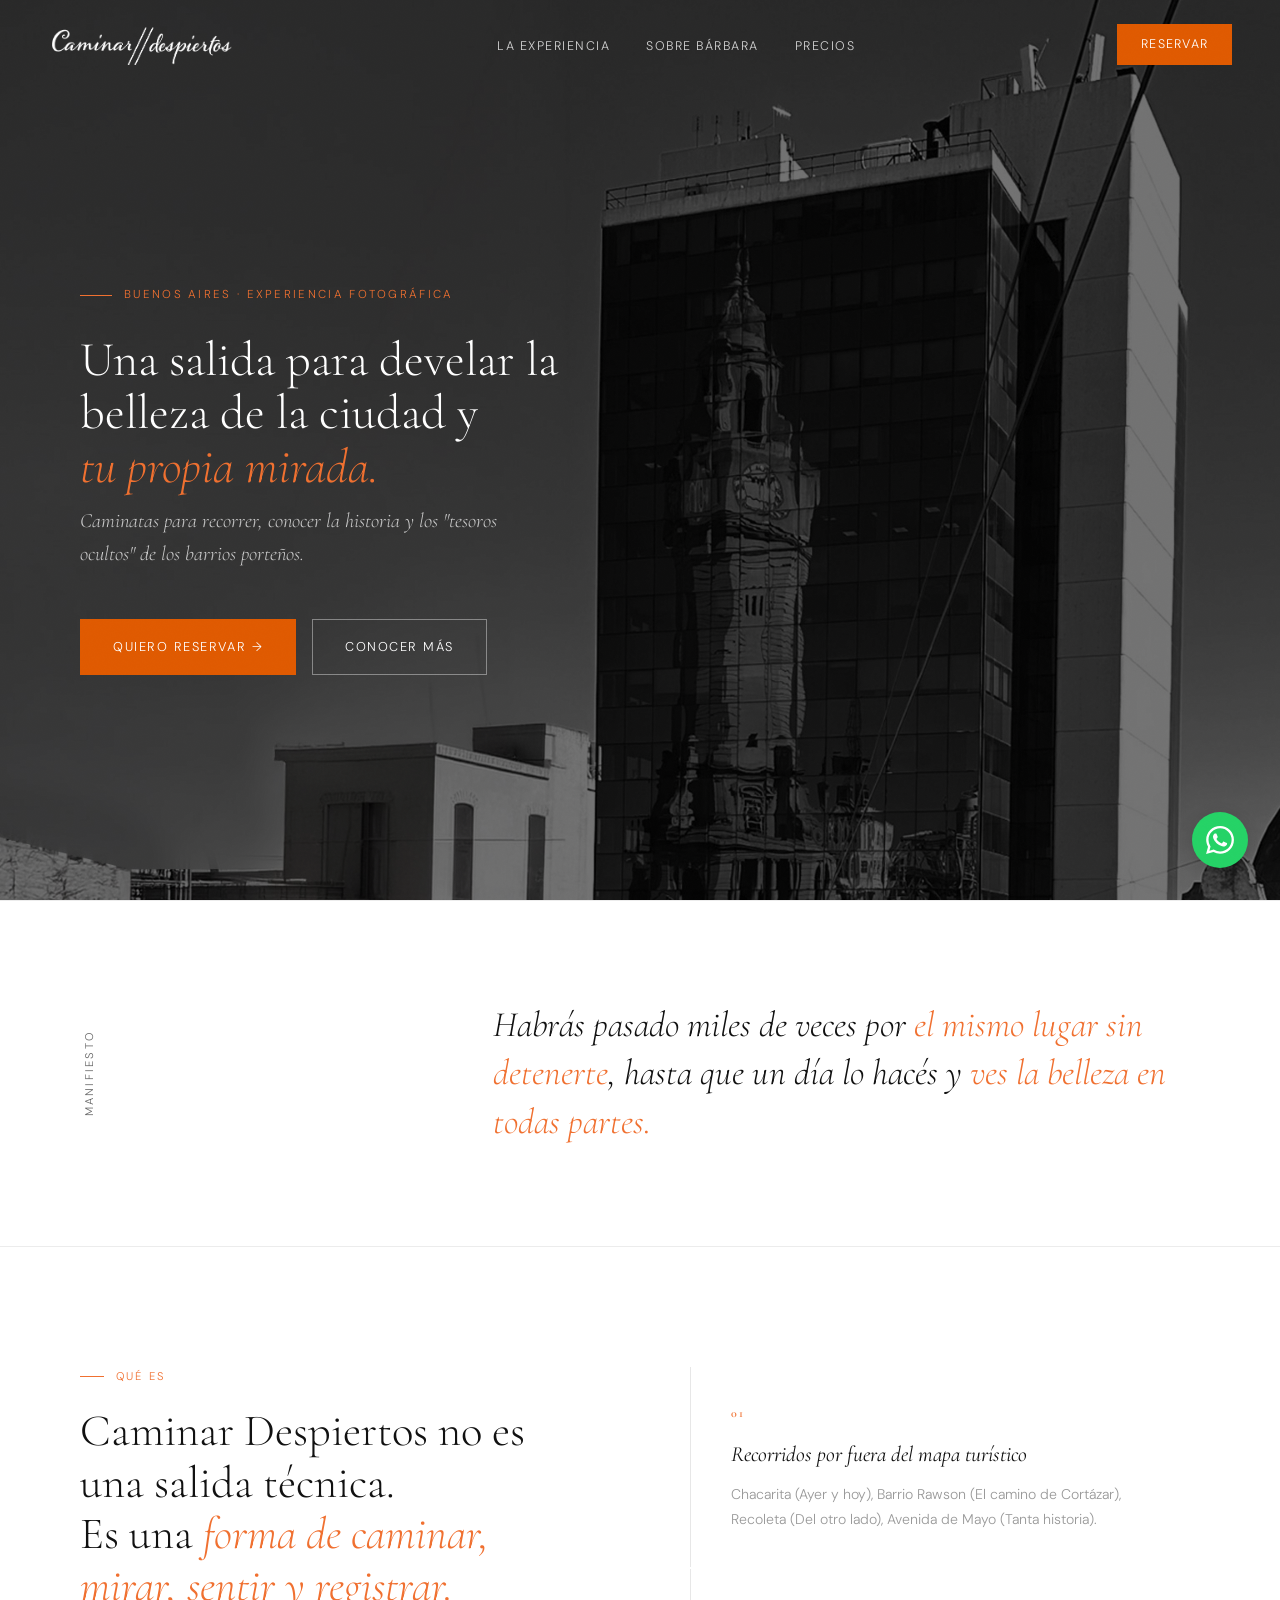
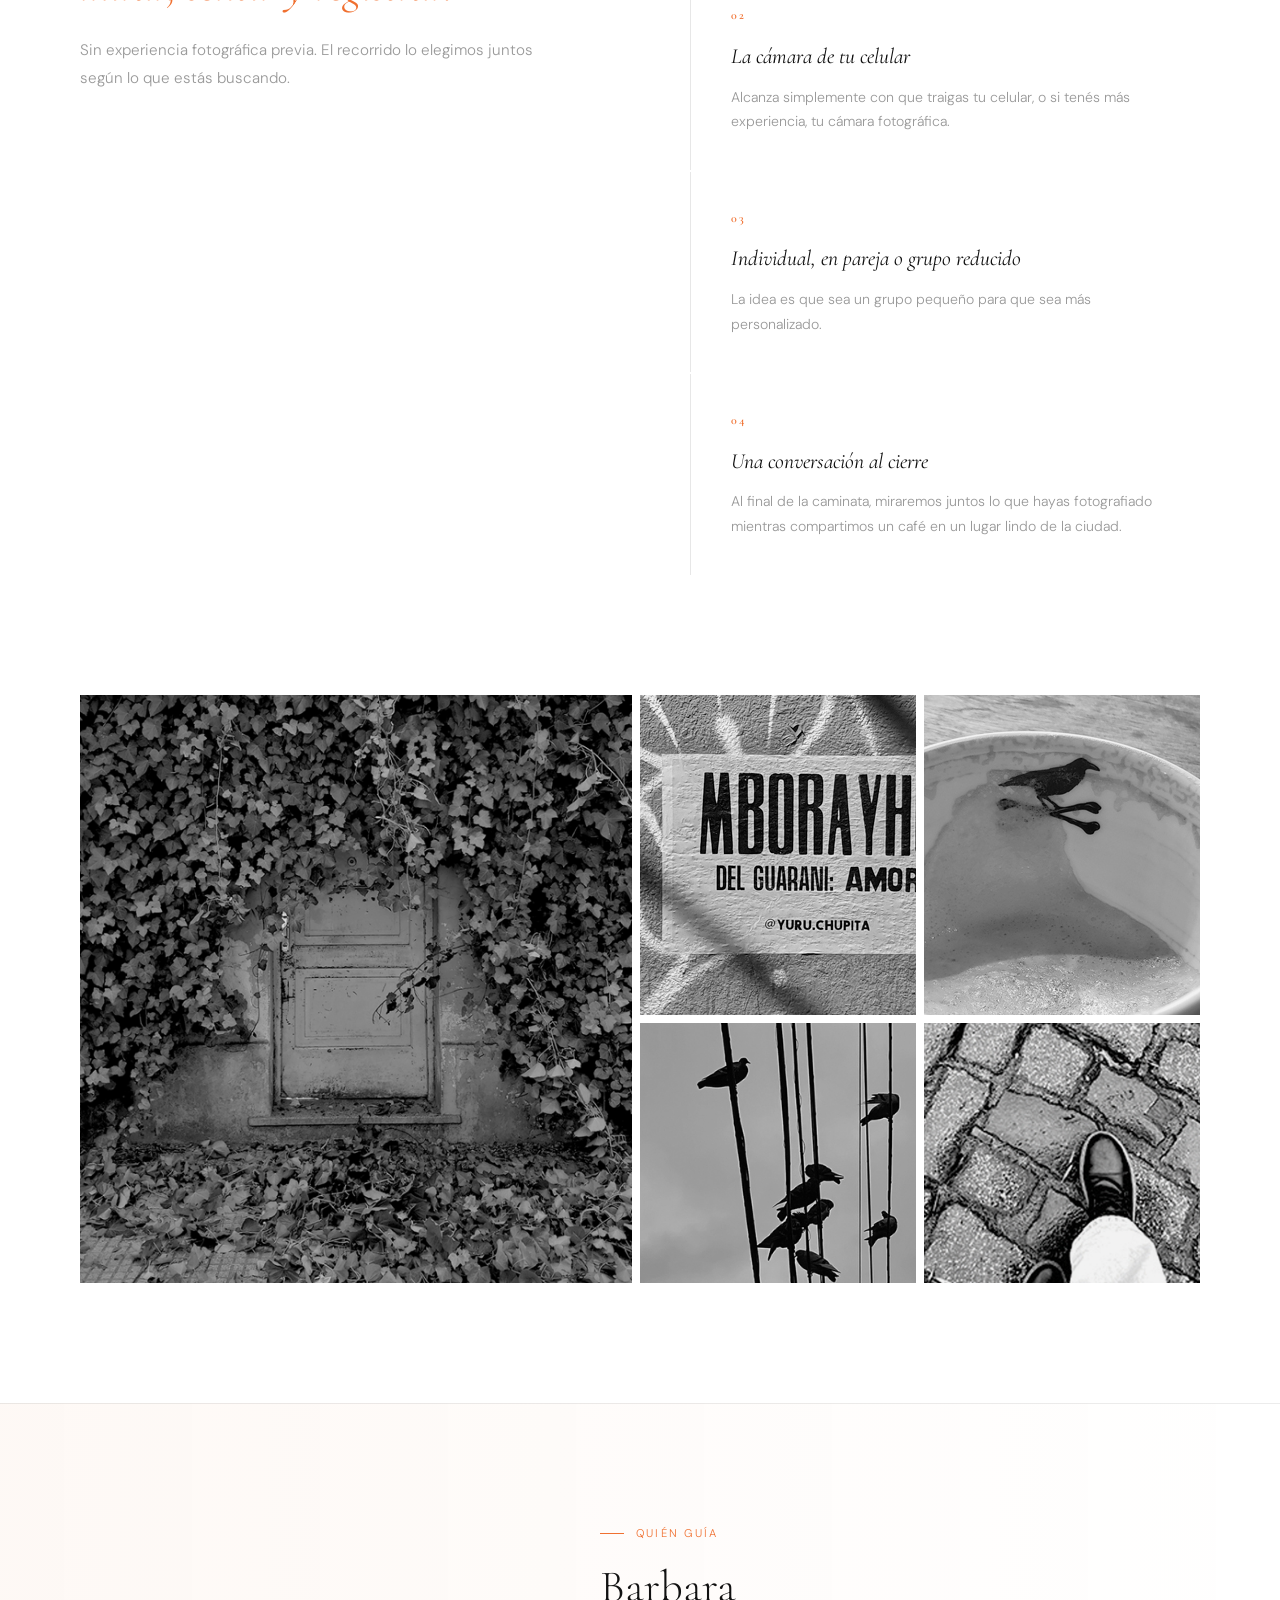
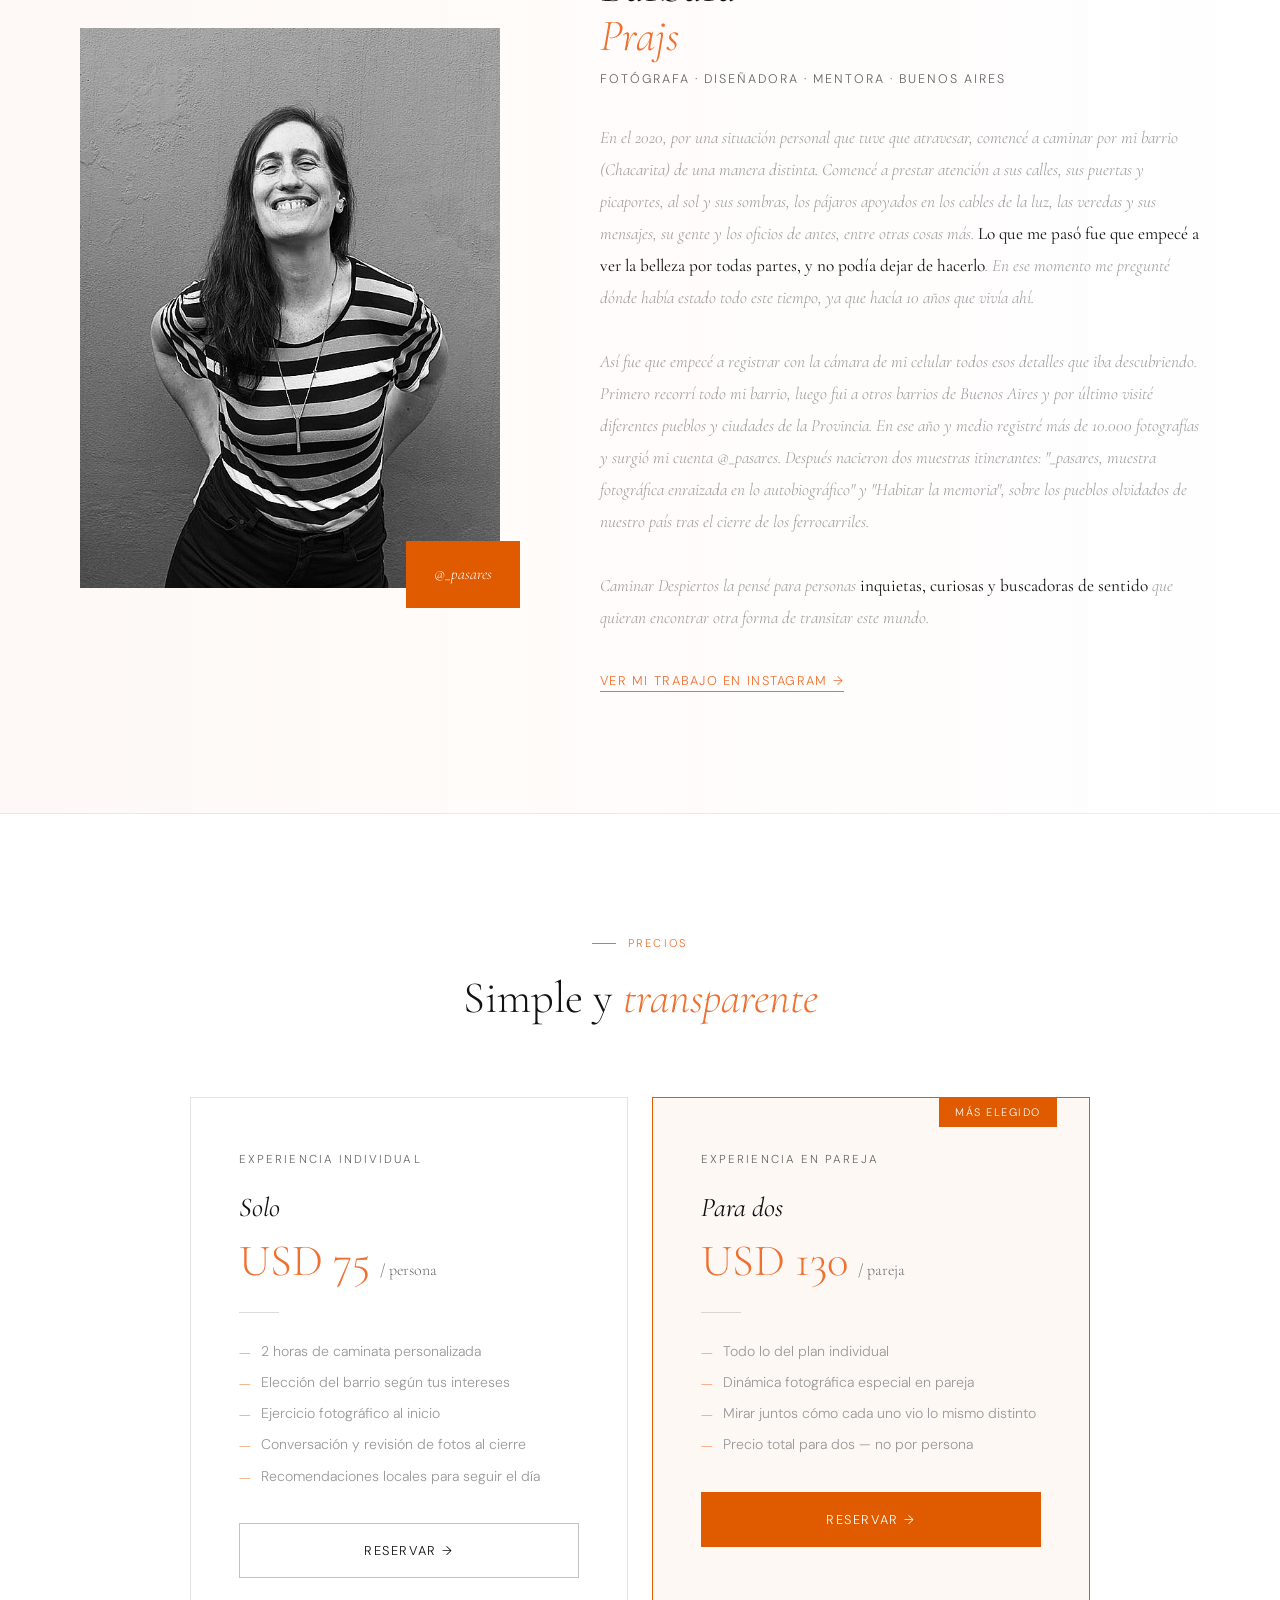
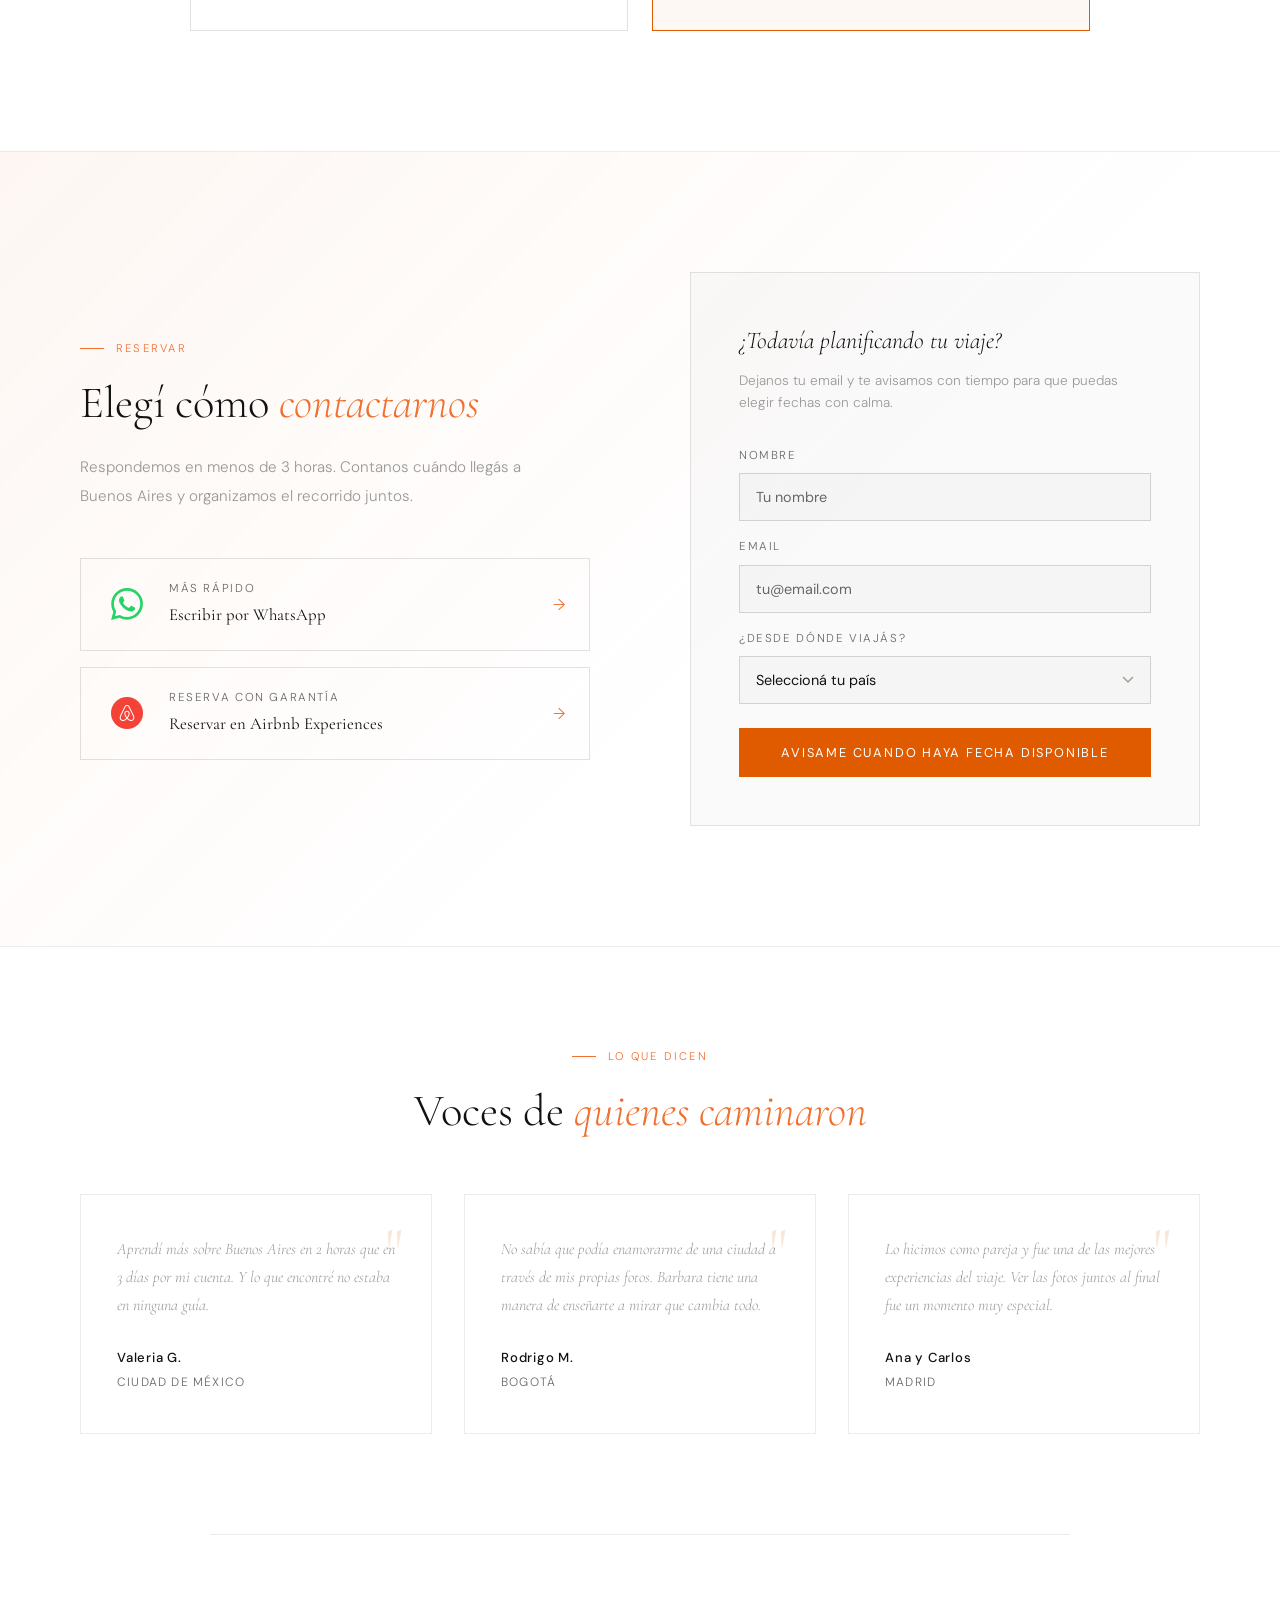
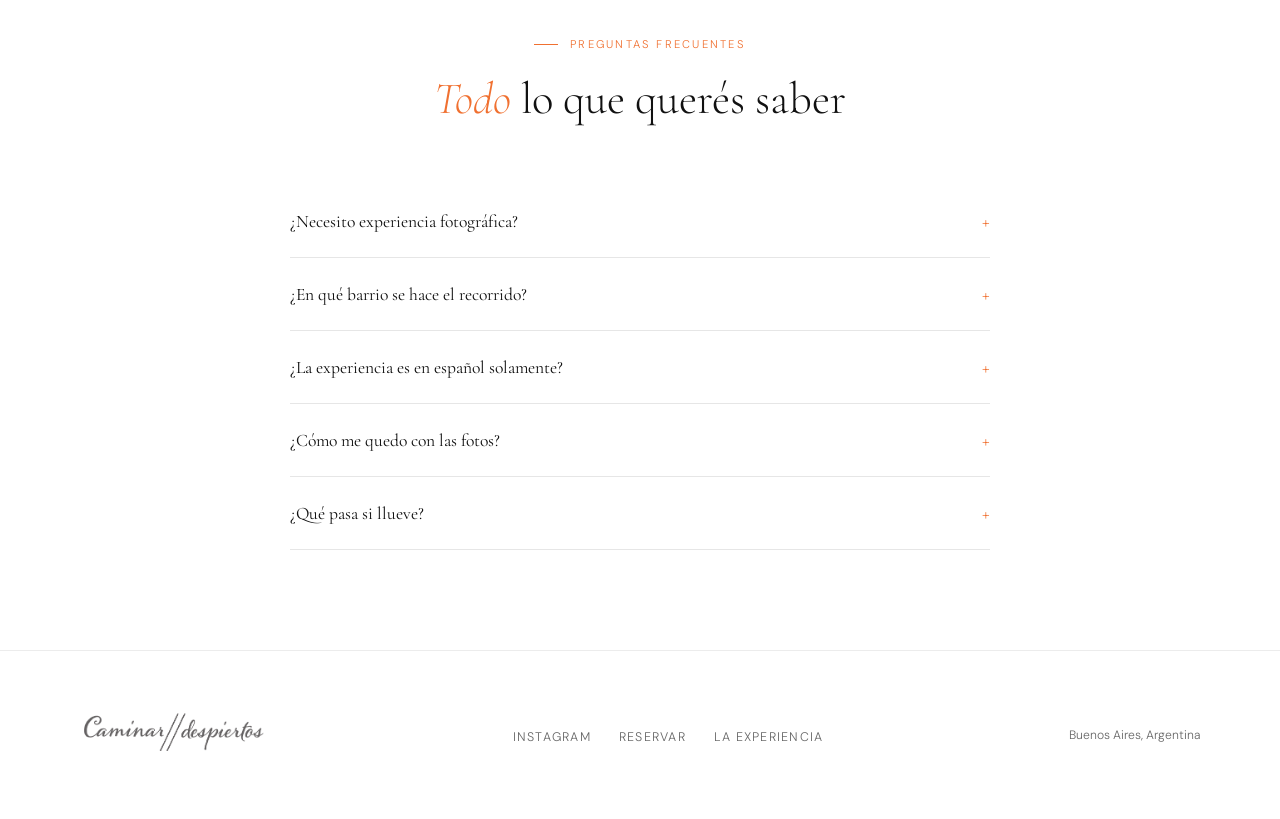
==== index.html @ 06349c78 "feat: usar image-share.jpg para Open Graph y Twitter Card" ====
<!DOCTYPE html>
<html lang="es">
<head>
<meta charset="UTF-8">
<meta name="viewport" content="width=device-width, initial-scale=1.0">
<title>Caminar Despiertos — Experiencia fotográfica en Buenos Aires</title>
<meta name="description" content="Caminatas fotográficas por los barrios reales de Buenos Aires. Guiadas por Bárbara Prajs, fotógrafa y artista. Individual o en pareja. Sin experiencia previa necesaria.">

<!-- Open Graph / WhatsApp / Facebook -->
<meta property="og:type" content="website">
<meta property="og:url" content="https://caminardespiertos.com/">
<meta property="og:title" content="Caminar Despiertos — Experiencia fotográfica en Buenos Aires">
<meta property="og:description" content="Caminatas fotográficas por los barrios reales de Buenos Aires. Guiadas por Bárbara Prajs. Individual o en pareja. Sin experiencia previa necesaria.">
<meta property="og:image" content="https://caminardespiertos.com/images/image-share.jpg">
<meta property="og:locale" content="es_AR">

<!-- Twitter Card -->
<meta name="twitter:card" content="summary_large_image">
<meta name="twitter:title" content="Caminar Despiertos — Experiencia fotográfica en Buenos Aires">
<meta name="twitter:description" content="Caminatas fotográficas por los barrios reales de Buenos Aires. Guiadas por Bárbara Prajs.">
<meta name="twitter:image" content="https://caminardespiertos.com/images/image-share.jpg">

<!-- SEO -->
<meta name="robots" content="index, follow">
<meta name="author" content="Bárbara Prajs">
<link rel="canonical" href="https://caminardespiertos.com/">

<link rel="preconnect" href="https://fonts.googleapis.com">
<link rel="preconnect" href="https://fonts.gstatic.com" crossorigin>
<link href="https://fonts.googleapis.com/css2?family=Cormorant+Garamond:ital,wght@0,300;0,400;0,600;1,300;1,400;1,600&family=DM+Sans:wght@300;400;500&display=swap" rel="stylesheet">
<link rel="stylesheet" href="css/styles.css">
</head>
<body>

<!-- NAV -->
<nav id="navbar">
  <a href="#" class="nav-logo">
    <img src="images/logo-white.png" alt="Caminar Despiertos" class="logo-white">
    <img src="images/logo.png" alt="Caminar Despiertos" class="logo-dark">
  </a>
  <ul class="nav-links">
    <li><a href="#que-es">La experiencia</a></li>
    <li><a href="#barbara">Sobre Bárbara</a></li>
    <li><a href="#precios">Precios</a></li>
  </ul>
  <a href="#reservar" class="nav-cta">Reservar</a>
</nav>

<!-- HERO -->
<section class="hero">
  <div class="hero-bg">
    <img src="images/hero.jpg" alt="Caminar Despiertos en Buenos Aires">
  </div>
  <div class="hero-left">
    <p class="hero-eyebrow">Buenos Aires · Experiencia fotográfica</p>
    <h1 class="hero-title">Una salida para develar la belleza de la ciudad y<br><em>tu propia mirada.</em></h1>
    <p class="hero-subtitle">Caminatas para recorrer, conocer la historia y los "tesoros ocultos" de los barrios porteños.</p>
    <div class="hero-actions">
      <a href="#reservar" class="btn-primary">Quiero reservar →</a>
      <a href="#que-es" class="btn-secondary">Conocer más</a>
    </div>
  </div>
</section>

<!-- QUOTE -->
<section class="quote-section">
  <span class="quote-label">Manifiesto</span>
  <blockquote class="quote-text">
    Habrás pasado miles de veces por <span>el mismo lugar sin detenerte</span>,
    hasta que un día lo hacés y <span>ves la belleza en todas partes.</span>
  </blockquote>
</section>

<!-- QUÉ ES -->
<section class="que-es" id="que-es">
  <div class="que-es-left fade-up">
    <p class="section-eyebrow">Qué es</p>
    <h2 class="section-title">Caminar Despiertos no es una salida técnica.<br>Es una <em>forma de caminar, mirar, sentir y registrar.</em></h2>
    <div class="section-body">
      <p>Sin experiencia fotográfica previa. El recorrido lo elegimos juntos según lo que estás buscando.</p>
    </div>
  </div>
  <div class="que-es-right">
    <div class="pillar fade-up">
      <p class="pillar-num">01</p>
      <h3 class="pillar-title">Recorridos por fuera del mapa turístico</h3>
      <p class="pillar-text">Chacarita (Ayer y hoy), Barrio Rawson (El camino de Cortázar), Recoleta (Del otro lado), Avenida de Mayo (Tanta historia).</p>
    </div>
    <div class="pillar fade-up">
      <p class="pillar-num">02</p>
      <h3 class="pillar-title">La cámara de tu celular</h3>
      <p class="pillar-text">Alcanza simplemente con que traigas tu celular, o si tenés más experiencia, tu cámara fotográfica.</p>
    </div>
    <div class="pillar fade-up">
      <p class="pillar-num">03</p>
      <h3 class="pillar-title">Individual, en pareja o grupo reducido</h3>
      <p class="pillar-text">La idea es que sea un grupo pequeño para que sea más personalizado.</p>
    </div>
    <div class="pillar fade-up">
      <p class="pillar-num">04</p>
      <h3 class="pillar-title">Una conversación al cierre</h3>
      <p class="pillar-text">Al final de la caminata, miraremos juntos lo que hayas fotografiado mientras compartimos un café en un lugar lindo de la ciudad.</p>
    </div>
  </div>
</section>

<!-- PHOTO GRID -->
<section class="photo-grid-section">
  <div class="photo-grid">
    <div class="photo-cell">
      <img src="images/grid-1.jpg" alt="" style="width:100%;height:100%;object-fit:cover;">
    </div>
    <div class="photo-cell">
      <img src="images/grid-2.jpg" alt="" style="width:100%;height:100%;object-fit:cover;">
    </div>
    <div class="photo-cell">
      <img src="images/grid-3.jpg" alt="" style="width:100%;height:100%;object-fit:cover;">
    </div>
    <div class="photo-cell">
      <img src="images/grid-4.jpg" alt="" style="width:100%;height:100%;object-fit:cover;">
    </div>
    <div class="photo-cell">
      <img src="images/grid-5.jpg" alt="" style="width:100%;height:100%;object-fit:cover;">
    </div>
  </div>
</section>

<!-- BARBARA -->
<section class="barbara-section" id="barbara">
  <div class="barbara-photo-wrap fade-up">
    <div class="barbara-photo">
      <img src="images/barbara.jpg" alt="Bárbara Prajs" style="width:100%;height:100%;object-fit:cover;">
    </div>
    <div class="barbara-photo-caption">@_pasares</div>
  </div>
  <div class="barbara-content fade-up">
    <p class="section-eyebrow">Quién guía</p>
    <h2 class="barbara-name">Barbara<br><em>Prajs</em></h2>
    <p class="barbara-role">Fotógrafa · Diseñadora · Mentora · Buenos Aires</p>
    <p class="barbara-bio">
      En el 2020, por una situación personal que tuve que atravesar, comencé a caminar por mi barrio (Chacarita) de una manera distinta. Comencé a prestar atención a sus calles, sus puertas y picaportes, al sol y sus sombras, los pájaros apoyados en los cables de la luz, las veredas y sus mensajes, su gente y los oficios de antes, entre otras cosas más. <strong>Lo que me pasó fue que empecé a ver la belleza por todas partes, y no podía dejar de hacerlo</strong>. En ese momento me pregunté dónde había estado todo este tiempo, ya que hacía 10 años que vivía ahí.<br><br>
      Así fue que empecé a registrar con la cámara de mi celular todos esos detalles que iba descubriendo. Primero recorrí todo mi barrio, luego fui a otros barrios de Buenos Aires y por último visité diferentes pueblos y ciudades de la Provincia. En ese año y medio registré más de 10.000 fotografías y surgió mi cuenta @_pasares. Después nacieron dos muestras itinerantes: "_pasares, muestra fotográfica enraizada en lo autobiográfico" y "Habitar la memoria", sobre los pueblos olvidados de nuestro país tras el cierre de los ferrocarriles.<br><br>
      Caminar Despiertos la pensé para personas <strong>inquietas, curiosas y buscadoras de sentido</strong> que quieran encontrar otra forma de transitar este mundo.
    </p>
    <a href="https://www.instagram.com/_pasares" target="_blank" class="barbara-link">Ver mi trabajo en Instagram →</a>
  </div>
</section>

<!-- PRECIOS -->
<section class="precios-section" id="precios">
  <div class="precios-header fade-up">
    <p class="section-eyebrow" style="justify-content:center;">Precios</p>
    <h2 class="section-title">Simple y <em>transparente</em></h2>
  </div>
  <div class="precios-grid">
    <div class="precio-card fade-up">
      <p class="precio-tipo">Experiencia individual</p>
      <p class="precio-nombre">Solo</p>
      <p class="precio-valor">USD 75 <span>/ persona</span></p>
      <div class="precio-divider"></div>
      <ul class="precio-includes">
        <li>2 horas de caminata personalizada</li>
        <li>Elección del barrio según tus intereses</li>
        <li>Ejercicio fotográfico al inicio</li>
        <li>Conversación y revisión de fotos al cierre</li>
        <li>Recomendaciones locales para seguir el día</li>
      </ul>
      <a href="#reservar" class="btn-secondary" style="display:inline-block;text-align:center;width:100%;">Reservar →</a>
    </div>
    <div class="precio-card featured fade-up">
      <div class="precio-badge">Más elegido</div>
      <p class="precio-tipo">Experiencia en pareja</p>
      <p class="precio-nombre">Para dos</p>
      <p class="precio-valor">USD 130 <span>/ pareja</span></p>
      <div class="precio-divider"></div>
      <ul class="precio-includes">
        <li>Todo lo del plan individual</li>
        <li>Dinámica fotográfica especial en pareja</li>
        <li>Mirar juntos cómo cada uno vio lo mismo distinto</li>
        <li>Precio total para dos — no por persona</li>
      </ul>
      <a href="#reservar" class="btn-primary" style="display:inline-block;text-align:center;width:100%;">Reservar →</a>
    </div>
  </div>
</section>

<!-- RESERVAR -->
<section class="reservar-section" id="reservar">
  <div class="reservar-content fade-up">
    <p class="section-eyebrow">Reservar</p>
    <h2 class="section-title">Elegí cómo <em>contactarnos</em></h2>
    <div class="section-body">
      <p>Respondemos en menos de 3 horas. Contanos cuándo llegás a Buenos Aires y organizamos el recorrido juntos.</p>
    </div>
    <div class="reservar-options">
      <a href="https://wa.me/5491121562818?text=Hola%20B%C3%A1rbara%2C%20me%20interesa%20Caminar%20Despiertos" target="_blank" class="option-card">
        <div class="option-icon">
          <svg xmlns="http://www.w3.org/2000/svg" viewBox="0 0 24 24" fill="#25d366">
            <path d="M17.472 14.382c-.297-.149-1.758-.867-2.03-.967-.273-.099-.471-.148-.67.15-.197.297-.767.966-.94 1.164-.173.199-.347.223-.644.075-.297-.15-1.255-.463-2.39-1.475-.883-.788-1.48-1.761-1.653-2.059-.173-.297-.018-.458.13-.606.134-.133.298-.347.446-.52.149-.174.198-.298.298-.497.099-.198.05-.371-.025-.52-.075-.149-.669-1.612-.916-2.207-.242-.579-.487-.5-.669-.51-.173-.008-.371-.01-.57-.01-.198 0-.52.074-.792.372-.272.297-1.04 1.016-1.04 2.479 0 1.462 1.065 2.875 1.213 3.074.149.198 2.096 3.2 5.077 4.487.709.306 1.262.489 1.694.625.712.227 1.36.195 1.871.118.571-.085 1.758-.719 2.006-1.413.248-.694.248-1.289.173-1.413-.074-.124-.272-.198-.57-.347m-5.421 7.403h-.004a9.87 9.87 0 01-5.031-1.378l-.361-.214-3.741.982.998-3.648-.235-.374a9.86 9.86 0 01-1.51-5.26c.001-5.45 4.436-9.884 9.888-9.884 2.64 0 5.122 1.03 6.988 2.898a9.825 9.825 0 012.893 6.994c-.003 5.45-4.437 9.884-9.885 9.884m8.413-18.297A11.815 11.815 0 0012.05 0C5.495 0 .16 5.335.157 11.892c0 2.096.547 4.142 1.588 5.945L.057 24l6.305-1.654a11.882 11.882 0 005.683 1.448h.005c6.554 0 11.89-5.335 11.893-11.893a11.821 11.821 0 00-3.48-8.413z"/>
          </svg>
        </div>
        <div>
          <p class="option-label">Más rápido</p>
          <p class="option-name">Escribir por WhatsApp</p>
        </div>
        <span class="option-arrow">→</span>
      </a>
      <a href="https://airbnb.com/experiences" target="_blank" class="option-card">
        <div class="option-icon">
          <img src="images/logoairbnb.png" alt="Airbnb">
        </div>
        <div>
          <p class="option-label">Reserva con garantía</p>
          <p class="option-name">Reservar en Airbnb Experiences</p>
        </div>
        <span class="option-arrow">→</span>
      </a>
    </div>
  </div>
  <div class="email-form-wrap fade-up">
    <h3 class="email-form-title">¿Todavía planificando tu viaje?</h3>
    <p class="email-form-sub">Dejanos tu email y te avisamos con tiempo para que puedas elegir fechas con calma.</p>
    <form id="emailForm" name="contacto" netlify netlify-honeypot="bot-field">
      <input type="hidden" name="form-name" value="contacto">
      <input type="hidden" name="bot-field" style="display:none">
      <div class="form-group">
        <label class="form-label" for="nombre">Nombre</label>
        <input class="form-input" type="text" id="nombre" name="nombre" placeholder="Tu nombre" required>
      </div>
      <div class="form-group">
        <label class="form-label" for="email">Email</label>
        <input class="form-input" type="email" id="email" name="email" placeholder="tu@email.com" required>
      </div>
      <div class="form-group">
        <label class="form-label" for="origen">¿Desde dónde viajás?</label>
        <select class="form-select" id="origen" name="origen">
          <option value="">Seleccioná tu país</option>
          <option value="mx">México</option>
          <option value="co">Colombia</option>
          <option value="es">España</option>
          <option value="cl">Chile</option>
          <option value="uy">Uruguay</option>
          <option value="otro">Otro</option>
        </select>
      </div>
      <button class="form-submit" type="submit">Avisame cuando haya fecha disponible</button>
    </form>
    <p class="form-success" id="formSuccess">¡Perfecto! Te escribimos pronto ✦</p>
  </div>
</section>

<!-- TESTIMONIOS -->
<section class="testimonios-section">
  <div class="fade-up" style="text-align:center;">
    <p class="section-eyebrow" style="justify-content:center;">Lo que dicen</p>
    <h2 class="section-title" style="text-align:center;">Voces de <em>quienes caminaron</em></h2>
  </div>
  <div class="testimonios-grid">
    <div class="testimonio-card fade-up">
      <p class="testimonio-text">Aprendí más sobre Buenos Aires en 2 horas que en 3 días por mi cuenta. Y lo que encontré no estaba en ninguna guía.</p>
      <div class="testimonio-autor">
        <span class="testimonio-nombre">Valeria G.</span>
        <span class="testimonio-origen">Ciudad de México</span>
      </div>
    </div>
    <div class="testimonio-card fade-up">
      <p class="testimonio-text">No sabía que podía enamorarme de una ciudad a través de mis propias fotos. Barbara tiene una manera de enseñarte a mirar que cambia todo.</p>
      <div class="testimonio-autor">
        <span class="testimonio-nombre">Rodrigo M.</span>
        <span class="testimonio-origen">Bogotá</span>
      </div>
    </div>
    <div class="testimonio-card fade-up">
      <p class="testimonio-text">Lo hicimos como pareja y fue una de las mejores experiencias del viaje. Ver las fotos juntos al final fue un momento muy especial.</p>
      <div class="testimonio-autor">
        <span class="testimonio-nombre">Ana y Carlos</span>
        <span class="testimonio-origen">Madrid</span>
      </div>
    </div>
  </div>
</section>

<!-- FAQ -->
<section class="faq-section">
  <div class="faq-header fade-up">
    <p class="section-eyebrow" style="justify-content:center;">Preguntas frecuentes</p>
    <h2 class="section-title" style="text-align:center;"><em>Todo</em> lo que querés saber</h2>
  </div>
  <div class="fade-up">
    <div class="faq-item">
      <button class="faq-question">¿Necesito experiencia fotográfica? <em class="faq-icon">+</em></button>
      <div class="faq-answer"><p>Para nada. Alcanza con el celular y las ganas de mirar distinto. No es una clase técnica — es una experiencia de percepción. Si tenés cámara, también podés traerla.</p></div>
    </div>
    <div class="faq-item">
      <button class="faq-question">¿En qué barrio se hace el recorrido? <em class="faq-icon">+</em></button>
      <div class="faq-answer"><p>Lo elegimos juntos antes de arrancar, según tus intereses y los días que tenés en Buenos Aires. Trabajamos en varios barrios: Chacarita, Villa Crespo, Barracas, Palermo Viejo, San Telmo, Almagro y más.</p></div>
    </div>
    <div class="faq-item">
      <button class="faq-question">¿La experiencia es en español solamente? <em class="faq-icon">+</em></button>
      <div class="faq-answer"><p>Por ahora sí, la experiencia se hace en español. Ideal para viajeros de México, Colombia, España, Chile, Uruguay y resto de América Latina.</p></div>
    </div>
    <div class="faq-item">
      <button class="faq-question">¿Cómo me quedo con las fotos? <em class="faq-icon">+</em></button>
      <div class="faq-answer"><p>Las fotos son tuyas desde el primer momento — las sacás vos durante la caminata con tu propio dispositivo. No hay ninguna edición nuestra ni entrega posterior: te llevás lo que viste con tus propios ojos.</p></div>
    </div>
    <div class="faq-item">
      <button class="faq-question">¿Qué pasa si llueve? <em class="faq-icon">+</em></button>
      <div class="faq-answer"><p>La lluvia cambia la luz y la ciudad se ve distinta — a veces mejor. Si la lluvia es muy intensa, reagendamos sin costo. Lo coordinamos por WhatsApp con anticipación.</p></div>
    </div>
  </div>
</section>

<!-- FOOTER -->
<footer>
  <div class="footer-logo"><img src="images/logo.png" alt="Caminar Despiertos"></div>
  <ul class="footer-links">
    <li><a href="https://www.instagram.com/_pasares" target="_blank">Instagram</a></li>
    <li><a href="#reservar">Reservar</a></li>
    <li><a href="#que-es">La experiencia</a></li>
  </ul>
  <p class="footer-copy">Buenos Aires, Argentina</p>
</footer>

<!-- WHATSAPP FLOTANTE -->
<a href="https://wa.me/5491121562818?text=Hola%20Bárbara%2C%20me%20interesa%20Caminar%20Despiertos" target="_blank" class="whatsapp-float" aria-label="Escribir por WhatsApp">
  <svg xmlns="http://www.w3.org/2000/svg" viewBox="0 0 24 24" fill="currentColor">
    <path d="M17.472 14.382c-.297-.149-1.758-.867-2.03-.967-.273-.099-.471-.148-.67.15-.197.297-.767.966-.94 1.164-.173.199-.347.223-.644.075-.297-.15-1.255-.463-2.39-1.475-.883-.788-1.48-1.761-1.653-2.059-.173-.297-.018-.458.13-.606.134-.133.298-.347.446-.52.149-.174.198-.298.298-.497.099-.198.05-.371-.025-.52-.075-.149-.669-1.612-.916-2.207-.242-.579-.487-.5-.669-.51-.173-.008-.371-.01-.57-.01-.198 0-.52.074-.792.372-.272.297-1.04 1.016-1.04 2.479 0 1.462 1.065 2.875 1.213 3.074.149.198 2.096 3.2 5.077 4.487.709.306 1.262.489 1.694.625.712.227 1.36.195 1.871.118.571-.085 1.758-.719 2.006-1.413.248-.694.248-1.289.173-1.413-.074-.124-.272-.198-.57-.347m-5.421 7.403h-.004a9.87 9.87 0 01-5.031-1.378l-.361-.214-3.741.982.998-3.648-.235-.374a9.86 9.86 0 01-1.51-5.26c.001-5.45 4.436-9.884 9.888-9.884 2.64 0 5.122 1.03 6.988 2.898a9.825 9.825 0 012.893 6.994c-.003 5.45-4.437 9.884-9.885 9.884m8.413-18.297A11.815 11.815 0 0012.05 0C5.495 0 .16 5.335.157 11.892c0 2.096.547 4.142 1.588 5.945L.057 24l6.305-1.654a11.882 11.882 0 005.683 1.448h.005c6.554 0 11.89-5.335 11.893-11.893a11.821 11.821 0 00-3.48-8.413z"/>
  </svg>
</a>

<script src="js/main.js"></script>
</body>
</html>
---- css/styles.css ----
*, *::before, *::after { box-sizing: border-box; margin: 0; padding: 0; }

:root {
  --ink:     #ffffff;
  --cream:   #111111;
  --warm:    #f2f2f2;
  --terra:   #e05a00;
  --terra-l: #f07030;
  --stone:   #666666;
  --stone-l: #999999;
  --dark:    #000000;
  --serif:   'Cormorant Garamond', Georgia, serif;
  --sans:    'DM Sans', sans-serif;
}

html { scroll-behavior: smooth; }

body {
  background: var(--ink);
  color: var(--cream);
  font-family: var(--sans);
  font-weight: 300;
  line-height: 1.7;
  overflow-x: hidden;
}

/* ── GRAIN OVERLAY ── */
body::before {
  content: '';
  position: fixed;
  inset: 0;
  background-image: url("data:image/svg+xml,%3Csvg viewBox='0 0 256 256' xmlns='http://www.w3.org/2000/svg'%3E%3Cfilter id='n'%3E%3CfeTurbulence type='fractalNoise' baseFrequency='0.9' numOctaves='4' stitchTiles='stitch'/%3E%3C/filter%3E%3Crect width='100%25' height='100%25' filter='url(%23n)' opacity='0.04'/%3E%3C/svg%3E");
  background-size: 200px 200px;
  pointer-events: none;
  z-index: 9999;
  opacity: 0.3;
}

/* ── NAV ── */
nav {
  position: fixed;
  top: 0; left: 0; right: 0;
  z-index: 100;
  display: flex;
  justify-content: space-between;
  align-items: center;
  padding: 24px 48px;
  background: transparent;
  transition: all 0.4s ease;
}
nav.scrolled {
  background: rgba(255,255,255,0.97);
  backdrop-filter: blur(12px);
  padding: 16px 48px;
  box-shadow: 0 1px 0 rgba(17,17,17,0.08);
}
.nav-logo {
  text-decoration: none;
  display: flex;
  align-items: center;
}
.nav-logo img {
  height: 40px;
  width: auto;
}
.logo-dark { display: none; }
nav.scrolled .logo-white { display: none; }
nav.scrolled .logo-dark { display: block; }
.nav-links {
  display: flex;
  gap: 36px;
  list-style: none;
}
.nav-links a {
  font-size: 0.78rem;
  letter-spacing: 0.12em;
  text-transform: uppercase;
  color: rgba(255,255,255,0.8);
  text-decoration: none;
  transition: color 0.3s;
}
.nav-links a:hover { color: #ffffff; }
nav.scrolled .nav-links a { color: var(--stone-l); }
nav.scrolled .nav-links a:hover { color: var(--cream); }
.nav-cta {
  font-size: 0.78rem;
  letter-spacing: 0.1em;
  text-transform: uppercase;
  color: #ffffff;
  background: var(--terra);
  border: none;
  padding: 10px 24px;
  cursor: pointer;
  text-decoration: none;
  transition: background 0.3s;
}
.nav-cta:hover { background: var(--terra-l); }

/* ── HERO ── */
.hero {
  min-height: 100vh;
  position: relative;
  overflow: hidden;
  display: flex;
  align-items: center;
}
.hero-bg {
  position: absolute;
  inset: 0;
  z-index: 0;
}
.hero-bg img {
  width: 100%;
  height: 100%;
  object-fit: cover;
}
.hero-bg::after {
  content: '';
  position: absolute;
  inset: 0;
  background: rgba(0, 0, 0, 0.55);
}

.hero-left {
  display: flex;
  flex-direction: column;
  justify-content: center;
  padding: 140px 64px 80px 80px;
  position: relative;
  z-index: 2;
  max-width: 700px;
}

.hero-eyebrow {
  font-size: 0.72rem;
  letter-spacing: 0.2em;
  text-transform: uppercase;
  color: var(--terra-l);
  margin-bottom: 28px;
  display: flex;
  align-items: center;
  gap: 12px;
}
.hero-eyebrow::before {
  content: '';
  display: inline-block;
  width: 32px;
  height: 1px;
  background: var(--terra-l);
}

.hero-title {
  font-family: var(--serif);
  font-size: clamp(2.2rem, 3.8vw, 4rem);
  font-weight: 300;
  line-height: 1.1;
  color: #ffffff;
  margin-bottom: 12px;
}
.hero-title em {
  font-style: italic;
  color: var(--terra-l);
}

.hero-subtitle {
  font-family: var(--serif);
  font-size: clamp(1rem, 1.6vw, 1.3rem);
  font-weight: 300;
  font-style: italic;
  color: rgba(255,255,255,0.75);
  margin-bottom: 48px;
  max-width: 420px;
  line-height: 1.6;
}

.hero-meta {
  display: flex;
  gap: 32px;
  margin-bottom: 52px;
}
.hero-meta-item {
  display: flex;
  flex-direction: column;
  gap: 4px;
}
.hero-meta-label {
  font-size: 0.68rem;
  letter-spacing: 0.16em;
  text-transform: uppercase;
  color: rgba(255,255,255,0.5);
}
.hero-meta-value {
  font-family: var(--serif);
  font-size: 1.15rem;
  font-weight: 400;
  color: #ffffff;
}

.hero-actions {
  display: flex;
  gap: 16px;
  flex-wrap: wrap;
}
.hero .btn-secondary {
  color: #ffffff;
  border-color: rgba(255,255,255,0.4);
}
.hero .btn-secondary:hover {
  border-color: #ffffff;
  background: rgba(255,255,255,0.1);
}

.btn-primary {
  display: inline-flex;
  align-items: center;
  gap: 10px;
  background: var(--terra);
  color: #ffffff;
  text-decoration: none;
  font-size: 0.8rem;
  letter-spacing: 0.12em;
  text-transform: uppercase;
  padding: 16px 32px;
  transition: all 0.3s ease;
  border: 1px solid var(--terra);
}
.btn-primary:hover {
  background: var(--terra-l);
  border-color: var(--terra-l);
  transform: translateY(-1px);
}

.btn-secondary {
  display: inline-flex;
  align-items: center;
  gap: 10px;
  background: transparent;
  color: var(--cream);
  text-decoration: none;
  font-size: 0.8rem;
  letter-spacing: 0.12em;
  text-transform: uppercase;
  padding: 16px 32px;
  border: 1px solid rgba(17,17,17,0.25);
  transition: all 0.3s ease;
}
.btn-secondary:hover {
  border-color: var(--cream);
  background: rgba(17,17,17,0.05);
}

.hero-right {
  position: relative;
  overflow: hidden;
}

/* Photo placeholder — replace with <img> */
.photo-hero {
  position: absolute;
  inset: 0;
  background: #e8e8e8;
  display: flex;
  align-items: center;
  justify-content: center;
}
.photo-hero::after {
  content: '';
  position: absolute;
  inset: 0;
  background: linear-gradient(to right, var(--ink) 0%, transparent 30%);
}
.photo-placeholder-text {
  font-family: var(--serif);
  font-style: italic;
  font-size: 0.9rem;
  color: rgba(17,17,17,0.3);
  text-align: center;
  z-index: 1;
  letter-spacing: 0.06em;
}

/* ── QUOTE BREAK ── */
.quote-section {
  padding: 100px 80px;
  display: grid;
  grid-template-columns: 1fr 2fr;
  gap: 60px;
  align-items: center;
  border-top: 1px solid rgba(17,17,17,0.08);
  border-bottom: 1px solid rgba(17,17,17,0.08);
}
.quote-label {
  font-size: 0.7rem;
  letter-spacing: 0.2em;
  text-transform: uppercase;
  color: var(--stone);
  writing-mode: vertical-rl;
  text-orientation: mixed;
  transform: rotate(180deg);
  align-self: center;
}
.quote-text {
  font-family: var(--serif);
  font-size: clamp(1.5rem, 2.8vw, 2.6rem);
  font-weight: 300;
  font-style: italic;
  line-height: 1.35;
  color: var(--cream);
  max-width: 800px;
}
.quote-text span { color: var(--terra-l); }

/* ── QUÉ ES ── */
.que-es {
  padding: 120px 80px;
  display: grid;
  grid-template-columns: 1fr 1fr;
  gap: 100px;
  align-items: start;
}
.que-es-left { position: sticky; top: 120px; }

.section-eyebrow {
  font-size: 0.7rem;
  letter-spacing: 0.2em;
  text-transform: uppercase;
  color: var(--terra-l);
  margin-bottom: 20px;
  display: flex;
  align-items: center;
  gap: 12px;
}
.section-eyebrow::before {
  content: '';
  display: inline-block;
  width: 24px;
  height: 1px;
  background: var(--terra-l);
}

.section-title {
  font-family: var(--serif);
  font-size: clamp(2rem, 3.5vw, 3.2rem);
  font-weight: 300;
  line-height: 1.15;
  color: var(--cream);
  margin-bottom: 24px;
}
.section-title em {
  font-style: italic;
  color: var(--terra-l);
}

.section-body {
  font-size: 0.95rem;
  color: var(--stone-l);
  line-height: 1.85;
  max-width: 480px;
}
.section-body p + p { margin-top: 16px; }

.que-es-right { display: flex; flex-direction: column; gap: 2px; }

.pillar {
  padding: 36px 40px;
  border-left: 1px solid rgba(17,17,17,0.1);
  transition: all 0.4s ease;
  cursor: default;
  position: relative;
}
.pillar::before {
  content: '';
  position: absolute;
  left: 0; top: 0; bottom: 0;
  width: 2px;
  background: var(--terra);
  transform: scaleY(0);
  transition: transform 0.4s ease;
  transform-origin: top;
}
.pillar:hover::before { transform: scaleY(1); }
.pillar:hover { background: rgba(224,90,0,0.04); }

.pillar-num {
  font-family: var(--serif);
  font-size: 0.75rem;
  font-weight: 600;
  letter-spacing: 0.16em;
  color: var(--terra-l);
  margin-bottom: 12px;
}
.pillar-title {
  font-family: var(--serif);
  font-size: 1.35rem;
  font-weight: 400;
  color: var(--cream);
  margin-bottom: 10px;
  font-style: italic;
}
.pillar-text {
  font-size: 0.88rem;
  color: var(--stone-l);
  line-height: 1.75;
}

/* ── PHOTO GRID ── */
.photo-grid-section {
  padding: 0 80px 120px;
}
.photo-grid {
  display: grid;
  grid-template-columns: 2fr 1fr 1fr;
  grid-template-rows: 320px 260px;
  gap: 8px;
}
.photo-cell {
  background: #d8d8d8;
  position: relative;
  overflow: hidden;
  display: flex;
  align-items: center;
  justify-content: center;
}
.photo-cell:first-child {
  grid-row: 1 / 3;
}
.photo-cell::after {
  content: '';
  position: absolute;
  inset: 0;
  background: rgba(0,0,0,0.05);
}
.photo-cell-label {
  font-family: var(--serif);
  font-style: italic;
  font-size: 0.8rem;
  color: rgba(17,17,17,0.25);
  letter-spacing: 0.06em;
  z-index: 1;
}
.photo-cell:nth-child(2) { background: #e0e0e0; }
.photo-cell:nth-child(3) { background: #d4d4d4; }
.photo-cell:nth-child(4) { background: #cacaca; }
.photo-cell:nth-child(5) { background: #dedede; }

/* ── BARBARA ── */
.barbara-section {
  padding: 120px 80px;
  display: grid;
  grid-template-columns: 420px 1fr;
  gap: 100px;
  align-items: center;
  background: linear-gradient(to right, rgba(224,90,0,0.04), transparent);
  border-top: 1px solid rgba(17,17,17,0.08);
  border-bottom: 1px solid rgba(17,17,17,0.08);
}

.barbara-photo-wrap {
  position: relative;
}
.barbara-photo {
  width: 100%;
  aspect-ratio: 3/4;
  background: #d8d8d8;
  display: flex;
  align-items: center;
  justify-content: center;
}
.barbara-photo-label {
  font-family: var(--serif);
  font-style: italic;
  font-size: 0.85rem;
  color: rgba(17,17,17,0.25);
}
.barbara-photo-caption {
  position: absolute;
  bottom: -20px;
  right: -20px;
  background: var(--terra);
  padding: 20px 28px;
  font-family: var(--serif);
  font-style: italic;
  font-size: 1rem;
  color: #ffffff;
}

.barbara-name {
  font-family: var(--serif);
  font-size: clamp(2rem, 3.5vw, 3.4rem);
  font-weight: 300;
  line-height: 1.1;
  color: var(--cream);
  margin-bottom: 8px;
}
.barbara-name em { font-style: italic; color: var(--terra-l); }
.barbara-role {
  font-size: 0.78rem;
  letter-spacing: 0.16em;
  text-transform: uppercase;
  color: var(--stone);
  margin-bottom: 32px;
}
.barbara-bio {
  font-family: var(--serif);
  font-size: 1.08rem;
  font-weight: 300;
  color: var(--stone-l);
  line-height: 1.85;
  margin-bottom: 32px;
  font-style: italic;
}
.barbara-bio strong {
  color: var(--cream);
  font-style: normal;
  font-weight: 400;
}
.barbara-link {
  font-size: 0.8rem;
  letter-spacing: 0.1em;
  text-transform: uppercase;
  color: var(--terra-l);
  text-decoration: none;
  border-bottom: 1px solid var(--terra-l);
  padding-bottom: 2px;
  transition: all 0.3s;
}
.barbara-link:hover { color: var(--cream); border-color: var(--cream); }

/* ── PRECIOS ── */
.precios-section {
  padding: 120px 80px;
}
.precios-header {
  text-align: center;
  margin-bottom: 72px;
}

.precios-grid {
  display: grid;
  grid-template-columns: 1fr 1fr;
  gap: 24px;
  max-width: 900px;
  margin: 0 auto;
}

.precio-card {
  border: 1px solid rgba(17,17,17,0.12);
  padding: 52px 48px;
  position: relative;
  transition: all 0.4s ease;
}
.precio-card:hover {
  border-color: rgba(224,90,0,0.4);
  background: rgba(224,90,0,0.03);
}
.precio-card.featured {
  border-color: var(--terra);
  background: rgba(224,90,0,0.04);
}
.precio-badge {
  position: absolute;
  top: -1px; right: 32px;
  background: var(--terra);
  font-size: 0.68rem;
  letter-spacing: 0.14em;
  text-transform: uppercase;
  padding: 6px 16px;
  color: #ffffff;
}
.precio-tipo {
  font-size: 0.72rem;
  letter-spacing: 0.18em;
  text-transform: uppercase;
  color: var(--stone);
  margin-bottom: 16px;
}
.precio-nombre {
  font-family: var(--serif);
  font-size: 1.7rem;
  font-weight: 400;
  font-style: italic;
  color: var(--cream);
  margin-bottom: 8px;
}
.precio-valor {
  font-family: var(--serif);
  font-size: 2.8rem;
  font-weight: 300;
  color: var(--terra-l);
  line-height: 1;
  margin-bottom: 4px;
}
.precio-valor span {
  font-size: 1rem;
  color: var(--stone);
}
.precio-divider {
  width: 40px;
  height: 1px;
  background: rgba(17,17,17,0.15);
  margin: 28px 0;
}
.precio-includes {
  list-style: none;
  display: flex;
  flex-direction: column;
  gap: 10px;
  margin-bottom: 36px;
}
.precio-includes li {
  font-size: 0.88rem;
  color: var(--stone-l);
  display: flex;
  align-items: flex-start;
  gap: 10px;
  line-height: 1.5;
}
.precio-includes li::before {
  content: '—';
  color: var(--terra-l);
  flex-shrink: 0;
  font-family: var(--serif);
}

/* ── RESERVAR ── */
.reservar-section {
  padding: 120px 80px;
  background: linear-gradient(135deg, rgba(224,90,0,0.05) 0%, transparent 60%);
  border-top: 1px solid rgba(17,17,17,0.08);
  display: grid;
  grid-template-columns: 1fr 1fr;
  gap: 100px;
  align-items: center;
}

.reservar-content .section-body { margin-bottom: 48px; }

.reservar-options {
  display: flex;
  flex-direction: column;
  gap: 16px;
}

.option-card {
  display: flex;
  align-items: center;
  gap: 20px;
  padding: 20px 24px;
  border: 1px solid rgba(17,17,17,0.12);
  text-decoration: none;
  transition: all 0.3s ease;
  color: var(--cream);
}
.option-card:hover {
  border-color: var(--terra-l);
  background: rgba(224,90,0,0.04);
  transform: translateX(4px);
}
.option-icon {
  width: 44px;
  height: 44px;
  flex-shrink: 0;
  display: flex;
  align-items: center;
  justify-content: center;
}
.option-icon svg,
.option-icon img {
  width: 32px;
  height: 32px;
}
.option-label {
  font-size: 0.72rem;
  letter-spacing: 0.14em;
  text-transform: uppercase;
  color: var(--stone);
  margin-bottom: 3px;
}
.option-name {
  font-family: var(--serif);
  font-size: 1.05rem;
  font-weight: 400;
  color: var(--cream);
}
.option-arrow {
  margin-left: auto;
  color: var(--terra-l);
  font-size: 1rem;
  transition: transform 0.3s;
}
.option-card:hover .option-arrow { transform: translateX(4px); }

/* ── EMAIL FORM ── */
.email-form-wrap {
  background: rgba(17,17,17,0.02);
  border: 1px solid rgba(17,17,17,0.1);
  padding: 48px;
}
.email-form-title {
  font-family: var(--serif);
  font-size: 1.5rem;
  font-weight: 300;
  font-style: italic;
  color: var(--cream);
  margin-bottom: 8px;
}
.email-form-sub {
  font-size: 0.85rem;
  color: var(--stone-l);
  margin-bottom: 32px;
  line-height: 1.6;
}
.form-group {
  margin-bottom: 16px;
}
.form-label {
  display: block;
  font-size: 0.72rem;
  letter-spacing: 0.14em;
  text-transform: uppercase;
  color: var(--stone);
  margin-bottom: 8px;
}
.form-input {
  width: 100%;
  background: rgba(17,17,17,0.02);
  border: 1px solid rgba(17,17,17,0.15);
  color: var(--cream);
  font-family: var(--sans);
  font-size: 0.9rem;
  padding: 14px 16px;
  outline: none;
  transition: border-color 0.3s;
  appearance: none;
}
.form-input:focus { border-color: var(--terra-l); }
.form-input::placeholder { color: var(--stone); }

.form-select {
  width: 100%;
  background: rgba(17,17,17,0.02);
  border: 1px solid rgba(17,17,17,0.15);
  color: var(--cream);
  font-family: var(--sans);
  font-size: 0.9rem;
  padding: 14px 16px;
  outline: none;
  transition: border-color 0.3s;
  cursor: pointer;
  appearance: none;
  background-image: url("data:image/svg+xml,%3Csvg xmlns='http://www.w3.org/2000/svg' width='12' height='8' viewBox='0 0 12 8'%3E%3Cpath d='M1 1l5 5 5-5' stroke='%23a89f94' stroke-width='1.5' fill='none'/%3E%3C/svg%3E");
  background-repeat: no-repeat;
  background-position: right 16px center;
}
.form-select:focus { border-color: var(--terra-l); }
.form-select option { background: var(--ink); }

.form-submit {
  width: 100%;
  background: var(--terra);
  color: #ffffff;
  border: none;
  font-family: var(--sans);
  font-size: 0.8rem;
  letter-spacing: 0.14em;
  text-transform: uppercase;
  padding: 16px;
  cursor: pointer;
  margin-top: 8px;
  transition: background 0.3s;
}
.form-submit:hover { background: var(--terra-l); }
.form-success {
  display: none;
  font-family: var(--serif);
  font-style: italic;
  font-size: 1.1rem;
  color: var(--terra-l);
  text-align: center;
  padding: 24px;
}

/* ── TESTIMONIOS ── */
.testimonios-section {
  padding: 100px 80px;
  border-top: 1px solid rgba(17,17,17,0.08);
}
.testimonios-grid {
  display: grid;
  grid-template-columns: repeat(3, 1fr);
  gap: 32px;
  margin-top: 56px;
}
.testimonio-card {
  padding: 40px 36px;
  border: 1px solid rgba(17,17,17,0.08);
  position: relative;
}
.testimonio-card::before {
  content: '"';
  position: absolute;
  top: 24px;
  right: 28px;
  font-family: var(--serif);
  font-size: 4rem;
  line-height: 1;
  color: rgba(224,90,0,0.15);
}
.testimonio-text {
  font-family: var(--serif);
  font-size: 1rem;
  font-weight: 300;
  font-style: italic;
  color: var(--stone-l);
  line-height: 1.75;
  margin-bottom: 28px;
}
.testimonio-autor {
  display: flex;
  flex-direction: column;
  gap: 3px;
}
.testimonio-nombre {
  font-size: 0.82rem;
  font-weight: 500;
  color: var(--cream);
  letter-spacing: 0.06em;
}
.testimonio-origen {
  font-size: 0.75rem;
  color: var(--stone);
  letter-spacing: 0.1em;
  text-transform: uppercase;
}

/* ── FAQ ── */
.faq-section {
  padding: 100px 80px;
  max-width: 860px;
  margin: 0 auto;
  border-top: 1px solid rgba(17,17,17,0.08);
}
.faq-header { text-align: center; margin-bottom: 60px; }
.faq-item {
  border-bottom: 1px solid rgba(17,17,17,0.1);
  overflow: hidden;
}
.faq-question {
  width: 100%;
  background: none;
  border: none;
  color: var(--cream);
  font-family: var(--serif);
  font-size: 1.1rem;
  font-weight: 400;
  text-align: left;
  padding: 24px 0;
  cursor: pointer;
  display: flex;
  justify-content: space-between;
  align-items: center;
  gap: 16px;
}
.faq-question:hover { color: var(--terra-l); }
.faq-icon {
  font-size: 1.2rem;
  color: var(--terra-l);
  flex-shrink: 0;
  transition: transform 0.3s;
  font-style: normal;
}
.faq-item.open .faq-icon { transform: rotate(45deg); }
.faq-answer {
  max-height: 0;
  overflow: hidden;
  transition: max-height 0.4s ease, padding 0.4s ease;
}
.faq-item.open .faq-answer { max-height: 200px; padding-bottom: 20px; }
.faq-answer p {
  font-size: 0.92rem;
  color: var(--stone-l);
  line-height: 1.8;
}

/* ── FOOTER ── */
footer {
  padding: 60px 80px;
  border-top: 1px solid rgba(17,17,17,0.08);
  display: flex;
  justify-content: space-between;
  align-items: center;
  flex-wrap: wrap;
  gap: 24px;
}
.footer-logo img {
  height: 40px;
  width: auto;
  opacity: 0.7;
}
.footer-links {
  display: flex;
  gap: 28px;
  list-style: none;
}
.footer-links a {
  font-size: 0.78rem;
  letter-spacing: 0.1em;
  text-transform: uppercase;
  color: var(--stone);
  text-decoration: none;
  transition: color 0.3s;
}
.footer-links a:hover { color: var(--cream); }
.footer-copy {
  font-size: 0.76rem;
  color: var(--stone);
}

/* ── WHATSAPP FLOTANTE ── */
.whatsapp-float {
  position: fixed;
  bottom: 32px;
  right: 32px;
  z-index: 200;
  width: 56px;
  height: 56px;
  background: #25d366;
  border-radius: 50%;
  display: flex;
  align-items: center;
  justify-content: center;
  box-shadow: 0 4px 16px rgba(0,0,0,0.15);
  transition: transform 0.3s ease, box-shadow 0.3s ease;
}
.whatsapp-float:hover {
  transform: scale(1.1);
  box-shadow: 0 6px 24px rgba(0,0,0,0.2);
}
.whatsapp-float svg {
  width: 28px;
  height: 28px;
  color: #ffffff;
}

/* ── ANIMATIONS ── */
.fade-up {
  opacity: 0;
  transform: translateY(28px);
  transition: opacity 0.8s ease, transform 0.8s ease;
}
.fade-up.visible {
  opacity: 1;
  transform: translateY(0);
}

/* ── MOBILE ── */
@media (max-width: 900px) {
  nav { padding: 20px 24px; }
  .nav-links { display: none; }
  .hero { min-height: 100vh; }
  .hero-left { padding: 120px 24px 80px; }
  .quote-section { grid-template-columns: 1fr; padding: 60px 24px; }
  .quote-label { display: none; }
  .que-es { grid-template-columns: 1fr; padding: 80px 24px; gap: 48px; }
  .que-es-left { position: static; }
  .photo-grid-section { padding: 0 24px 80px; }
  .photo-grid { grid-template-columns: 1fr 1fr; grid-template-rows: auto; }
  .photo-grid .photo-cell:first-child { grid-row: auto; grid-column: 1 / -1; height: 240px; }
  .photo-cell { height: 160px; }
  .barbara-section { grid-template-columns: 1fr; padding: 80px 24px; gap: 48px; }
  .barbara-photo-caption { right: 0; }
  .precios-section { padding: 80px 24px; }
  .precios-grid { grid-template-columns: 1fr; }
  .reservar-section { grid-template-columns: 1fr; padding: 80px 24px; gap: 48px; }
  .testimonios-section { padding: 80px 24px; }
  .testimonios-grid { grid-template-columns: 1fr; }
  .faq-section { padding: 80px 24px; }
  footer { padding: 40px 24px; flex-direction: column; text-align: center; }
}
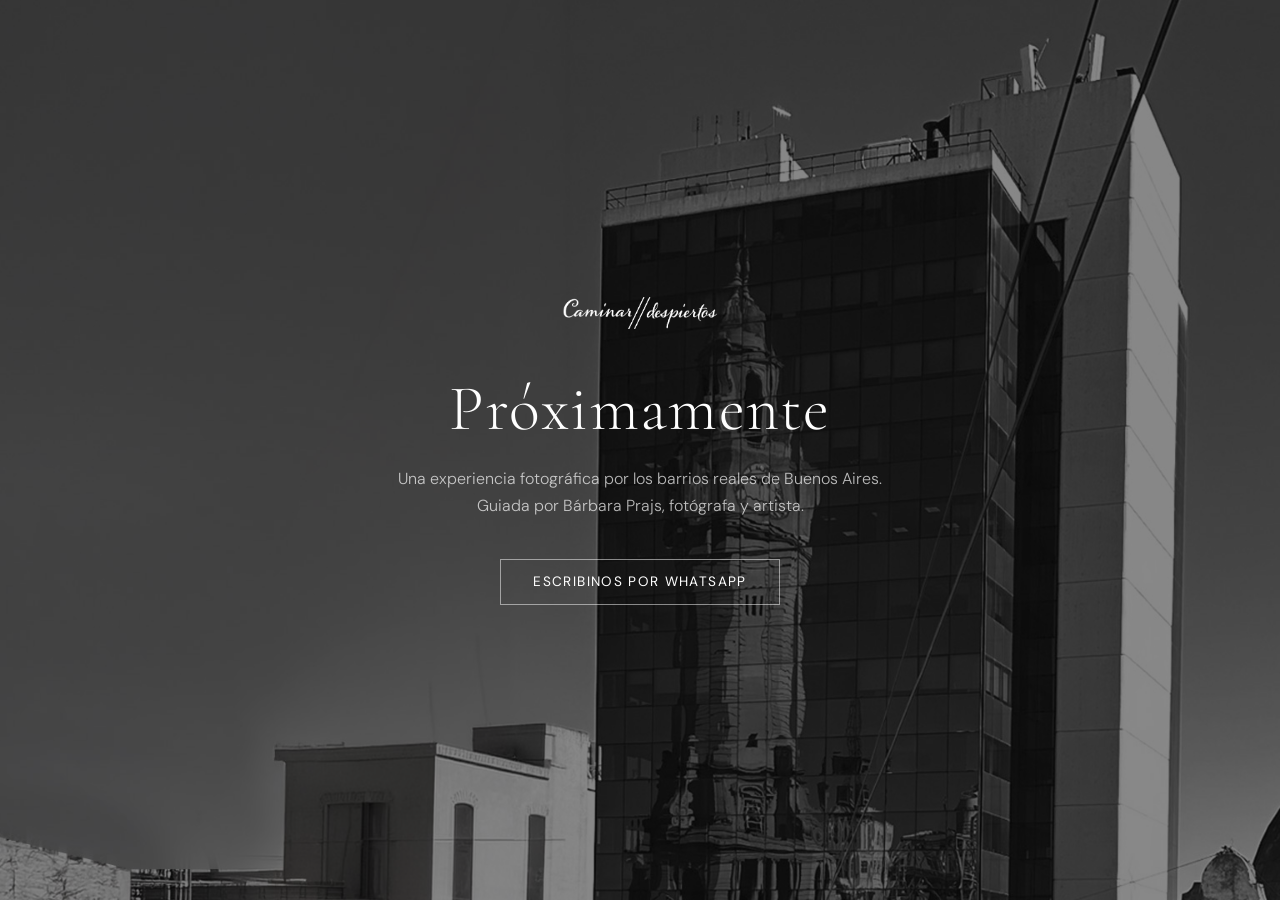
==== commit d7fd9fb7: "Agregar página próximamente en root y mover sitio a /staging" ====
--- a/index.html
+++ b/index.html
@@ -1,16 +1,23 @@
 <!DOCTYPE html>
 <html lang="es">
 <head>
+<!-- Google Tag Manager -->
+<script>(function(w,d,s,l,i){w[l]=w[l]||[];w[l].push({'gtm.start':
+new Date().getTime(),event:'gtm.js'});var f=d.getElementsByTagName(s)[0],
+j=d.createElement(s),dl=l!='dataLayer'?'&l='+l:'';j.async=true;j.src=
+'https://www.googletagmanager.com/gtm.js?id='+i+dl;f.parentNode.insertBefore(j,f);
+})(window,document,'script','dataLayer','GTM-NDMD7FV8');</script>
+<!-- End Google Tag Manager -->
 <meta charset="UTF-8">
 <meta name="viewport" content="width=device-width, initial-scale=1.0">
 <title>Caminar Despiertos — Experiencia fotográfica en Buenos Aires</title>
-<meta name="description" content="Caminatas fotográficas por los barrios reales de Buenos Aires. Guiadas por Bárbara Prajs, fotógrafa y artista. Individual o en pareja. Sin experiencia previa necesaria.">
+<meta name="description" content="Caminatas fotográficas por los barrios reales de Buenos Aires. Guiadas por Bárbara Prajs, fotógrafa y artista. Próximamente.">
 
 <!-- Open Graph / WhatsApp / Facebook -->
 <meta property="og:type" content="website">
 <meta property="og:url" content="https://caminardespiertos.com/">
 <meta property="og:title" content="Caminar Despiertos — Experiencia fotográfica en Buenos Aires">
-<meta property="og:description" content="Caminatas fotográficas por los barrios reales de Buenos Aires. Guiadas por Bárbara Prajs. Individual o en pareja. Sin experiencia previa necesaria.">
+<meta property="og:description" content="Caminatas fotográficas por los barrios reales de Buenos Aires. Guiadas por Bárbara Prajs.">
 <meta property="og:image" content="https://caminardespiertos.com/images/image-share.jpg">
 <meta property="og:locale" content="es_AR">
 
@@ -20,7 +27,6 @@
 <meta name="twitter:description" content="Caminatas fotográficas por los barrios reales de Buenos Aires. Guiadas por Bárbara Prajs.">
 <meta name="twitter:image" content="https://caminardespiertos.com/images/image-share.jpg">
 
-<!-- SEO -->
 <meta name="robots" content="index, follow">
 <meta name="author" content="Bárbara Prajs">
 <link rel="canonical" href="https://caminardespiertos.com/">
@@ -28,306 +34,90 @@
 <link rel="preconnect" href="https://fonts.googleapis.com">
 <link rel="preconnect" href="https://fonts.gstatic.com" crossorigin>
 <link href="https://fonts.googleapis.com/css2?family=Cormorant+Garamond:ital,wght@0,300;0,400;0,600;1,300;1,400;1,600&family=DM+Sans:wght@300;400;500&display=swap" rel="stylesheet">
-<link rel="stylesheet" href="css/styles.css">
+
+<style>
+  *, *::before, *::after { box-sizing: border-box; margin: 0; padding: 0; }
+  body {
+    min-height: 100vh;
+    background: #111;
+    display: flex;
+    align-items: center;
+    justify-content: center;
+    font-family: 'DM Sans', sans-serif;
+    color: #fff;
+    overflow: hidden;
+  }
+  .bg {
+    position: fixed;
+    inset: 0;
+    z-index: 0;
+  }
+  .bg img {
+    width: 100%;
+    height: 100%;
+    object-fit: cover;
+    opacity: 0.5;
+  }
+  .content {
+    position: relative;
+    z-index: 1;
+    text-align: center;
+    padding: 2rem;
+    max-width: 600px;
+  }
+  .logo {
+    width: 160px;
+    margin-bottom: 2.5rem;
+  }
+  h1 {
+    font-family: 'Cormorant Garamond', serif;
+    font-size: clamp(2.5rem, 6vw, 4rem);
+    font-weight: 300;
+    letter-spacing: 0.02em;
+    line-height: 1.1;
+    margin-bottom: 1.25rem;
+  }
+  p {
+    font-size: 1rem;
+    font-weight: 300;
+    color: rgba(255,255,255,0.7);
+    line-height: 1.7;
+    margin-bottom: 2.5rem;
+  }
+  a.cta {
+    display: inline-block;
+    background: transparent;
+    border: 1px solid rgba(255,255,255,0.5);
+    color: #fff;
+    text-decoration: none;
+    padding: 0.85rem 2rem;
+    font-size: 0.85rem;
+    letter-spacing: 0.1em;
+    text-transform: uppercase;
+    transition: background 0.2s, border-color 0.2s;
+  }
+  a.cta:hover {
+    background: rgba(255,255,255,0.1);
+    border-color: #fff;
+  }
+</style>
 </head>
 <body>
+<!-- Google Tag Manager (noscript) -->
+<noscript><iframe src="https://www.googletagmanager.com/ns.html?id=GTM-NDMD7FV8"
+height="0" width="0" style="display:none;visibility:hidden"></iframe></noscript>
+<!-- End Google Tag Manager (noscript) -->
 
-<!-- NAV -->
-<nav id="navbar">
-  <a href="#" class="nav-logo">
-    <img src="images/logo-white.png" alt="Caminar Despiertos" class="logo-white">
-    <img src="images/logo.png" alt="Caminar Despiertos" class="logo-dark">
-  </a>
-  <ul class="nav-links">
-    <li><a href="#que-es">La experiencia</a></li>
-    <li><a href="#barbara">Sobre Bárbara</a></li>
-    <li><a href="#precios">Precios</a></li>
-  </ul>
-  <a href="#reservar" class="nav-cta">Reservar</a>
-</nav>
+<div class="bg">
+  <img src="images/hero.jpg" alt="Caminar Despiertos en Buenos Aires">
+</div>
 
-<!-- HERO -->
-<section class="hero">
-  <div class="hero-bg">
-    <img src="images/hero.jpg" alt="Caminar Despiertos en Buenos Aires">
-  </div>
-  <div class="hero-left">
-    <p class="hero-eyebrow">Buenos Aires · Experiencia fotográfica</p>
-    <h1 class="hero-title">Una salida para develar la belleza de la ciudad y<br><em>tu propia mirada.</em></h1>
-    <p class="hero-subtitle">Caminatas para recorrer, conocer la historia y los "tesoros ocultos" de los barrios porteños.</p>
-    <div class="hero-actions">
-      <a href="#reservar" class="btn-primary">Quiero reservar →</a>
-      <a href="#que-es" class="btn-secondary">Conocer más</a>
-    </div>
-  </div>
-</section>
+<div class="content">
+  <img src="images/logo-white.png" alt="Caminar Despiertos" class="logo">
+  <h1>Próximamente</h1>
+  <p>Una experiencia fotográfica por los barrios reales de Buenos Aires.<br>Guiada por Bárbara Prajs, fotógrafa y artista.</p>
+  <a class="cta" href="https://api.whatsapp.com/send?phone=5491121562818&text=Hola%20Bárbara%2C%20me%20interesa%20la%20experiencia%20Caminar%20Despiertos" target="_blank" rel="noopener">Escribinos por WhatsApp</a>
+</div>
 
-<!-- QUOTE -->
-<section class="quote-section">
-  <span class="quote-label">Manifiesto</span>
-  <blockquote class="quote-text">
-    Habrás pasado miles de veces por <span>el mismo lugar sin detenerte</span>,
-    hasta que un día lo hacés y <span>ves la belleza en todas partes.</span>
-  </blockquote>
-</section>
-
-<!-- QUÉ ES -->
-<section class="que-es" id="que-es">
-  <div class="que-es-left fade-up">
-    <p class="section-eyebrow">Qué es</p>
-    <h2 class="section-title">Caminar Despiertos no es una salida técnica.<br>Es una <em>forma de caminar, mirar, sentir y registrar.</em></h2>
-    <div class="section-body">
-      <p>Sin experiencia fotográfica previa. El recorrido lo elegimos juntos según lo que estás buscando.</p>
-    </div>
-  </div>
-  <div class="que-es-right">
-    <div class="pillar fade-up">
-      <p class="pillar-num">01</p>
-      <h3 class="pillar-title">Recorridos por fuera del mapa turístico</h3>
-      <p class="pillar-text">Chacarita (Ayer y hoy), Barrio Rawson (El camino de Cortázar), Recoleta (Del otro lado), Avenida de Mayo (Tanta historia).</p>
-    </div>
-    <div class="pillar fade-up">
-      <p class="pillar-num">02</p>
-      <h3 class="pillar-title">La cámara de tu celular</h3>
-      <p class="pillar-text">Alcanza simplemente con que traigas tu celular, o si tenés más experiencia, tu cámara fotográfica.</p>
-    </div>
-    <div class="pillar fade-up">
-      <p class="pillar-num">03</p>
-      <h3 class="pillar-title">Individual, en pareja o grupo reducido</h3>
-      <p class="pillar-text">La idea es que sea un grupo pequeño para que sea más personalizado.</p>
-    </div>
-    <div class="pillar fade-up">
-      <p class="pillar-num">04</p>
-      <h3 class="pillar-title">Una conversación al cierre</h3>
-      <p class="pillar-text">Al final de la caminata, miraremos juntos lo que hayas fotografiado mientras compartimos un café en un lugar lindo de la ciudad.</p>
-    </div>
-  </div>
-</section>
-
-<!-- PHOTO GRID -->
-<section class="photo-grid-section">
-  <div class="photo-grid">
-    <div class="photo-cell">
-      <img src="images/grid-1.jpg" alt="" style="width:100%;height:100%;object-fit:cover;">
-    </div>
-    <div class="photo-cell">
-      <img src="images/grid-2.jpg" alt="" style="width:100%;height:100%;object-fit:cover;">
-    </div>
-    <div class="photo-cell">
-      <img src="images/grid-3.jpg" alt="" style="width:100%;height:100%;object-fit:cover;">
-    </div>
-    <div class="photo-cell">
-      <img src="images/grid-4.jpg" alt="" style="width:100%;height:100%;object-fit:cover;">
-    </div>
-    <div class="photo-cell">
-      <img src="images/grid-5.jpg" alt="" style="width:100%;height:100%;object-fit:cover;">
-    </div>
-  </div>
-</section>
-
-<!-- BARBARA -->
-<section class="barbara-section" id="barbara">
-  <div class="barbara-photo-wrap fade-up">
-    <div class="barbara-photo">
-      <img src="images/barbara.jpg" alt="Bárbara Prajs" style="width:100%;height:100%;object-fit:cover;">
-    </div>
-    <div class="barbara-photo-caption">@_pasares</div>
-  </div>
-  <div class="barbara-content fade-up">
-    <p class="section-eyebrow">Quién guía</p>
-    <h2 class="barbara-name">Barbara<br><em>Prajs</em></h2>
-    <p class="barbara-role">Fotógrafa · Diseñadora · Mentora · Buenos Aires</p>
-    <p class="barbara-bio">
-      En el 2020, por una situación personal que tuve que atravesar, comencé a caminar por mi barrio (Chacarita) de una manera distinta. Comencé a prestar atención a sus calles, sus puertas y picaportes, al sol y sus sombras, los pájaros apoyados en los cables de la luz, las veredas y sus mensajes, su gente y los oficios de antes, entre otras cosas más. <strong>Lo que me pasó fue que empecé a ver la belleza por todas partes, y no podía dejar de hacerlo</strong>. En ese momento me pregunté dónde había estado todo este tiempo, ya que hacía 10 años que vivía ahí.<br><br>
-      Así fue que empecé a registrar con la cámara de mi celular todos esos detalles que iba descubriendo. Primero recorrí todo mi barrio, luego fui a otros barrios de Buenos Aires y por último visité diferentes pueblos y ciudades de la Provincia. En ese año y medio registré más de 10.000 fotografías y surgió mi cuenta @_pasares. Después nacieron dos muestras itinerantes: "_pasares, muestra fotográfica enraizada en lo autobiográfico" y "Habitar la memoria", sobre los pueblos olvidados de nuestro país tras el cierre de los ferrocarriles.<br><br>
-      Caminar Despiertos la pensé para personas <strong>inquietas, curiosas y buscadoras de sentido</strong> que quieran encontrar otra forma de transitar este mundo.
-    </p>
-    <a href="https://www.instagram.com/_pasares" target="_blank" class="barbara-link">Ver mi trabajo en Instagram →</a>
-  </div>
-</section>
-
-<!-- PRECIOS -->
-<section class="precios-section" id="precios">
-  <div class="precios-header fade-up">
-    <p class="section-eyebrow" style="justify-content:center;">Precios</p>
-    <h2 class="section-title">Simple y <em>transparente</em></h2>
-  </div>
-  <div class="precios-grid">
-    <div class="precio-card fade-up">
-      <p class="precio-tipo">Experiencia individual</p>
-      <p class="precio-nombre">Solo</p>
-      <p class="precio-valor">USD 75 <span>/ persona</span></p>
-      <div class="precio-divider"></div>
-      <ul class="precio-includes">
-        <li>2 horas de caminata personalizada</li>
-        <li>Elección del barrio según tus intereses</li>
-        <li>Ejercicio fotográfico al inicio</li>
-        <li>Conversación y revisión de fotos al cierre</li>
-        <li>Recomendaciones locales para seguir el día</li>
-      </ul>
-      <a href="#reservar" class="btn-secondary" style="display:inline-block;text-align:center;width:100%;">Reservar →</a>
-    </div>
-    <div class="precio-card featured fade-up">
-      <div class="precio-badge">Más elegido</div>
-      <p class="precio-tipo">Experiencia en pareja</p>
-      <p class="precio-nombre">Para dos</p>
-      <p class="precio-valor">USD 130 <span>/ pareja</span></p>
-      <div class="precio-divider"></div>
-      <ul class="precio-includes">
-        <li>Todo lo del plan individual</li>
-        <li>Dinámica fotográfica especial en pareja</li>
-        <li>Mirar juntos cómo cada uno vio lo mismo distinto</li>
-        <li>Precio total para dos — no por persona</li>
-      </ul>
-      <a href="#reservar" class="btn-primary" style="display:inline-block;text-align:center;width:100%;">Reservar →</a>
-    </div>
-  </div>
-</section>
-
-<!-- RESERVAR -->
-<section class="reservar-section" id="reservar">
-  <div class="reservar-content fade-up">
-    <p class="section-eyebrow">Reservar</p>
-    <h2 class="section-title">Elegí cómo <em>contactarnos</em></h2>
-    <div class="section-body">
-      <p>Respondemos en menos de 3 horas. Contanos cuándo llegás a Buenos Aires y organizamos el recorrido juntos.</p>
-    </div>
-    <div class="reservar-options">
-      <a href="https://wa.me/5491121562818?text=Hola%20B%C3%A1rbara%2C%20me%20interesa%20Caminar%20Despiertos" target="_blank" class="option-card">
-        <div class="option-icon">
-          <svg xmlns="http://www.w3.org/2000/svg" viewBox="0 0 24 24" fill="#25d366">
-            <path d="M17.472 14.382c-.297-.149-1.758-.867-2.03-.967-.273-.099-.471-.148-.67.15-.197.297-.767.966-.94 1.164-.173.199-.347.223-.644.075-.297-.15-1.255-.463-2.39-1.475-.883-.788-1.48-1.761-1.653-2.059-.173-.297-.018-.458.13-.606.134-.133.298-.347.446-.52.149-.174.198-.298.298-.497.099-.198.05-.371-.025-.52-.075-.149-.669-1.612-.916-2.207-.242-.579-.487-.5-.669-.51-.173-.008-.371-.01-.57-.01-.198 0-.52.074-.792.372-.272.297-1.04 1.016-1.04 2.479 0 1.462 1.065 2.875 1.213 3.074.149.198 2.096 3.2 5.077 4.487.709.306 1.262.489 1.694.625.712.227 1.36.195 1.871.118.571-.085 1.758-.719 2.006-1.413.248-.694.248-1.289.173-1.413-.074-.124-.272-.198-.57-.347m-5.421 7.403h-.004a9.87 9.87 0 01-5.031-1.378l-.361-.214-3.741.982.998-3.648-.235-.374a9.86 9.86 0 01-1.51-5.26c.001-5.45 4.436-9.884 9.888-9.884 2.64 0 5.122 1.03 6.988 2.898a9.825 9.825 0 012.893 6.994c-.003 5.45-4.437 9.884-9.885 9.884m8.413-18.297A11.815 11.815 0 0012.05 0C5.495 0 .16 5.335.157 11.892c0 2.096.547 4.142 1.588 5.945L.057 24l6.305-1.654a11.882 11.882 0 005.683 1.448h.005c6.554 0 11.89-5.335 11.893-11.893a11.821 11.821 0 00-3.48-8.413z"/>
-          </svg>
-        </div>
-        <div>
-          <p class="option-label">Más rápido</p>
-          <p class="option-name">Escribir por WhatsApp</p>
-        </div>
-        <span class="option-arrow">→</span>
-      </a>
-      <a href="https://airbnb.com/experiences" target="_blank" class="option-card">
-        <div class="option-icon">
-          <img src="images/logoairbnb.png" alt="Airbnb">
-        </div>
-        <div>
-          <p class="option-label">Reserva con garantía</p>
-          <p class="option-name">Reservar en Airbnb Experiences</p>
-        </div>
-        <span class="option-arrow">→</span>
-      </a>
-    </div>
-  </div>
-  <div class="email-form-wrap fade-up">
-    <h3 class="email-form-title">¿Todavía planificando tu viaje?</h3>
-    <p class="email-form-sub">Dejanos tu email y te avisamos con tiempo para que puedas elegir fechas con calma.</p>
-    <form id="emailForm" name="contacto" netlify netlify-honeypot="bot-field">
-      <input type="hidden" name="form-name" value="contacto">
-      <input type="hidden" name="bot-field" style="display:none">
-      <div class="form-group">
-        <label class="form-label" for="nombre">Nombre</label>
-        <input class="form-input" type="text" id="nombre" name="nombre" placeholder="Tu nombre" required>
-      </div>
-      <div class="form-group">
-        <label class="form-label" for="email">Email</label>
-        <input class="form-input" type="email" id="email" name="email" placeholder="tu@email.com" required>
-      </div>
-      <div class="form-group">
-        <label class="form-label" for="origen">¿Desde dónde viajás?</label>
-        <select class="form-select" id="origen" name="origen">
-          <option value="">Seleccioná tu país</option>
-          <option value="mx">México</option>
-          <option value="co">Colombia</option>
-          <option value="es">España</option>
-          <option value="cl">Chile</option>
-          <option value="uy">Uruguay</option>
-          <option value="otro">Otro</option>
-        </select>
-      </div>
-      <button class="form-submit" type="submit">Avisame cuando haya fecha disponible</button>
-    </form>
-    <p class="form-success" id="formSuccess">¡Perfecto! Te escribimos pronto ✦</p>
-  </div>
-</section>
-
-<!-- TESTIMONIOS -->
-<section class="testimonios-section">
-  <div class="fade-up" style="text-align:center;">
-    <p class="section-eyebrow" style="justify-content:center;">Lo que dicen</p>
-    <h2 class="section-title" style="text-align:center;">Voces de <em>quienes caminaron</em></h2>
-  </div>
-  <div class="testimonios-grid">
-    <div class="testimonio-card fade-up">
-      <p class="testimonio-text">Aprendí más sobre Buenos Aires en 2 horas que en 3 días por mi cuenta. Y lo que encontré no estaba en ninguna guía.</p>
-      <div class="testimonio-autor">
-        <span class="testimonio-nombre">Valeria G.</span>
-        <span class="testimonio-origen">Ciudad de México</span>
-      </div>
-    </div>
-    <div class="testimonio-card fade-up">
-      <p class="testimonio-text">No sabía que podía enamorarme de una ciudad a través de mis propias fotos. Barbara tiene una manera de enseñarte a mirar que cambia todo.</p>
-      <div class="testimonio-autor">
-        <span class="testimonio-nombre">Rodrigo M.</span>
-        <span class="testimonio-origen">Bogotá</span>
-      </div>
-    </div>
-    <div class="testimonio-card fade-up">
-      <p class="testimonio-text">Lo hicimos como pareja y fue una de las mejores experiencias del viaje. Ver las fotos juntos al final fue un momento muy especial.</p>
-      <div class="testimonio-autor">
-        <span class="testimonio-nombre">Ana y Carlos</span>
-        <span class="testimonio-origen">Madrid</span>
-      </div>
-    </div>
-  </div>
-</section>
-
-<!-- FAQ -->
-<section class="faq-section">
-  <div class="faq-header fade-up">
-    <p class="section-eyebrow" style="justify-content:center;">Preguntas frecuentes</p>
-    <h2 class="section-title" style="text-align:center;"><em>Todo</em> lo que querés saber</h2>
-  </div>
-  <div class="fade-up">
-    <div class="faq-item">
-      <button class="faq-question">¿Necesito experiencia fotográfica? <em class="faq-icon">+</em></button>
-      <div class="faq-answer"><p>Para nada. Alcanza con el celular y las ganas de mirar distinto. No es una clase técnica — es una experiencia de percepción. Si tenés cámara, también podés traerla.</p></div>
-    </div>
-    <div class="faq-item">
-      <button class="faq-question">¿En qué barrio se hace el recorrido? <em class="faq-icon">+</em></button>
-      <div class="faq-answer"><p>Lo elegimos juntos antes de arrancar, según tus intereses y los días que tenés en Buenos Aires. Trabajamos en varios barrios: Chacarita, Villa Crespo, Barracas, Palermo Viejo, San Telmo, Almagro y más.</p></div>
-    </div>
-    <div class="faq-item">
-      <button class="faq-question">¿La experiencia es en español solamente? <em class="faq-icon">+</em></button>
-      <div class="faq-answer"><p>Por ahora sí, la experiencia se hace en español. Ideal para viajeros de México, Colombia, España, Chile, Uruguay y resto de América Latina.</p></div>
-    </div>
-    <div class="faq-item">
-      <button class="faq-question">¿Cómo me quedo con las fotos? <em class="faq-icon">+</em></button>
-      <div class="faq-answer"><p>Las fotos son tuyas desde el primer momento — las sacás vos durante la caminata con tu propio dispositivo. No hay ninguna edición nuestra ni entrega posterior: te llevás lo que viste con tus propios ojos.</p></div>
-    </div>
-    <div class="faq-item">
-      <button class="faq-question">¿Qué pasa si llueve? <em class="faq-icon">+</em></button>
-      <div class="faq-answer"><p>La lluvia cambia la luz y la ciudad se ve distinta — a veces mejor. Si la lluvia es muy intensa, reagendamos sin costo. Lo coordinamos por WhatsApp con anticipación.</p></div>
-    </div>
-  </div>
-</section>
-
-<!-- FOOTER -->
-<footer>
-  <div class="footer-logo"><img src="images/logo.png" alt="Caminar Despiertos"></div>
-  <ul class="footer-links">
-    <li><a href="https://www.instagram.com/_pasares" target="_blank">Instagram</a></li>
-    <li><a href="#reservar">Reservar</a></li>
-    <li><a href="#que-es">La experiencia</a></li>
-  </ul>
-  <p class="footer-copy">Buenos Aires, Argentina</p>
-</footer>
-
-<!-- WHATSAPP FLOTANTE -->
-<a href="https://wa.me/5491121562818?text=Hola%20Bárbara%2C%20me%20interesa%20Caminar%20Despiertos" target="_blank" class="whatsapp-float" aria-label="Escribir por WhatsApp">
-  <svg xmlns="http://www.w3.org/2000/svg" viewBox="0 0 24 24" fill="currentColor">
-    <path d="M17.472 14.382c-.297-.149-1.758-.867-2.03-.967-.273-.099-.471-.148-.67.15-.197.297-.767.966-.94 1.164-.173.199-.347.223-.644.075-.297-.15-1.255-.463-2.39-1.475-.883-.788-1.48-1.761-1.653-2.059-.173-.297-.018-.458.13-.606.134-.133.298-.347.446-.52.149-.174.198-.298.298-.497.099-.198.05-.371-.025-.52-.075-.149-.669-1.612-.916-2.207-.242-.579-.487-.5-.669-.51-.173-.008-.371-.01-.57-.01-.198 0-.52.074-.792.372-.272.297-1.04 1.016-1.04 2.479 0 1.462 1.065 2.875 1.213 3.074.149.198 2.096 3.2 5.077 4.487.709.306 1.262.489 1.694.625.712.227 1.36.195 1.871.118.571-.085 1.758-.719 2.006-1.413.248-.694.248-1.289.173-1.413-.074-.124-.272-.198-.57-.347m-5.421 7.403h-.004a9.87 9.87 0 01-5.031-1.378l-.361-.214-3.741.982.998-3.648-.235-.374a9.86 9.86 0 01-1.51-5.26c.001-5.45 4.436-9.884 9.888-9.884 2.64 0 5.122 1.03 6.988 2.898a9.825 9.825 0 012.893 6.994c-.003 5.45-4.437 9.884-9.885 9.884m8.413-18.297A11.815 11.815 0 0012.05 0C5.495 0 .16 5.335.157 11.892c0 2.096.547 4.142 1.588 5.945L.057 24l6.305-1.654a11.882 11.882 0 005.683 1.448h.005c6.554 0 11.89-5.335 11.893-11.893a11.821 11.821 0 00-3.48-8.413z"/>
-  </svg>
-</a>
-
-<script src="js/main.js"></script>
 </body>
 </html>
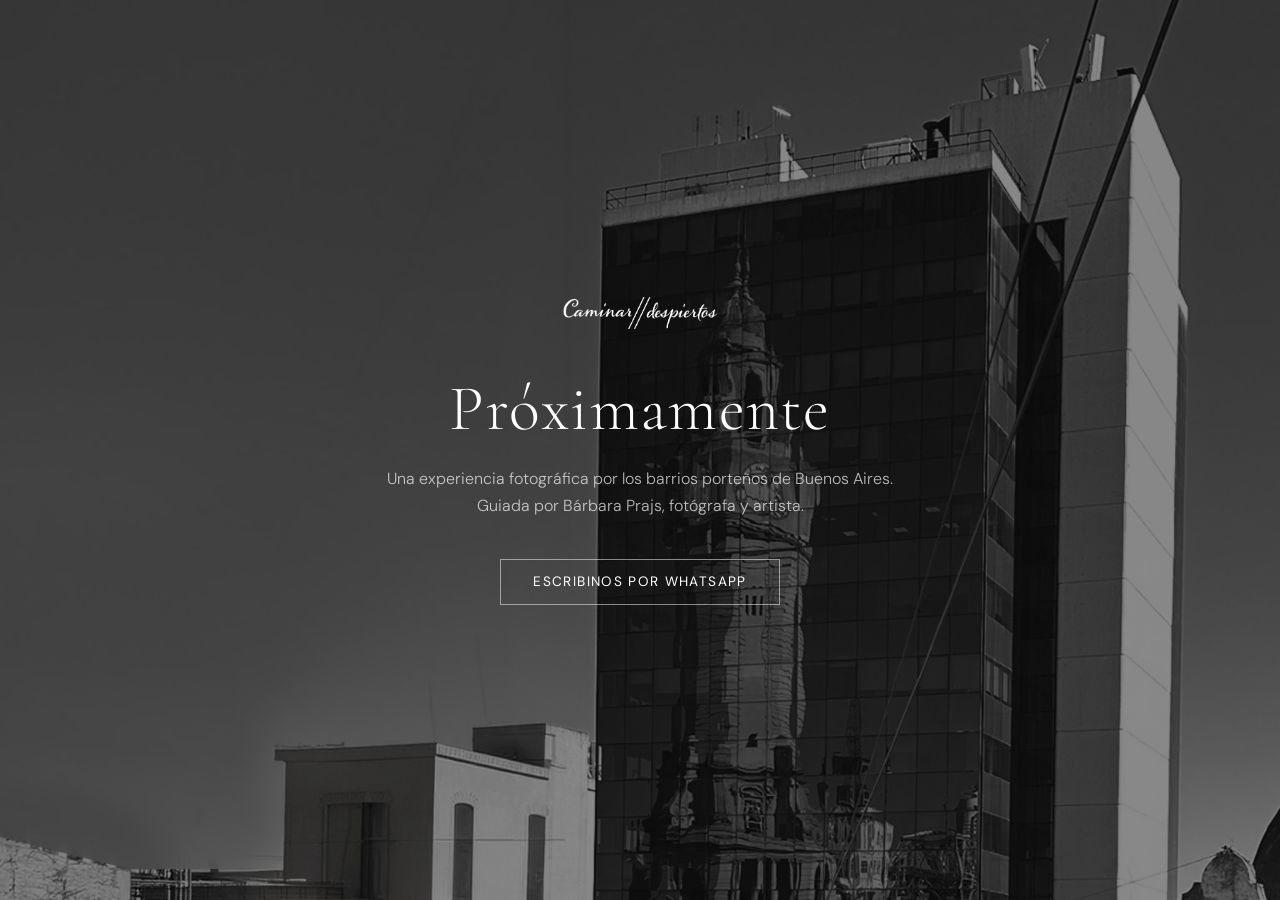
==== commit e87fb60f: "Cambiar 'barrios reales' por 'barrios porteños'" ====
--- a/index.html
+++ b/index.html
@@ -115,7 +115,7 @@
 <div class="content">
   <img src="images/logo-white.png" alt="Caminar Despiertos" class="logo">
   <h1>Próximamente</h1>
-  <p>Una experiencia fotográfica por los barrios reales de Buenos Aires.<br>Guiada por Bárbara Prajs, fotógrafa y artista.</p>
+  <p>Una experiencia fotográfica por los barrios porteños de Buenos Aires.<br>Guiada por Bárbara Prajs, fotógrafa y artista.</p>
   <a class="cta" href="https://api.whatsapp.com/send?phone=5491121562818&text=Hola%20Bárbara%2C%20me%20interesa%20la%20experiencia%20Caminar%20Despiertos" target="_blank" rel="noopener">Escribinos por WhatsApp</a>
 </div>
 
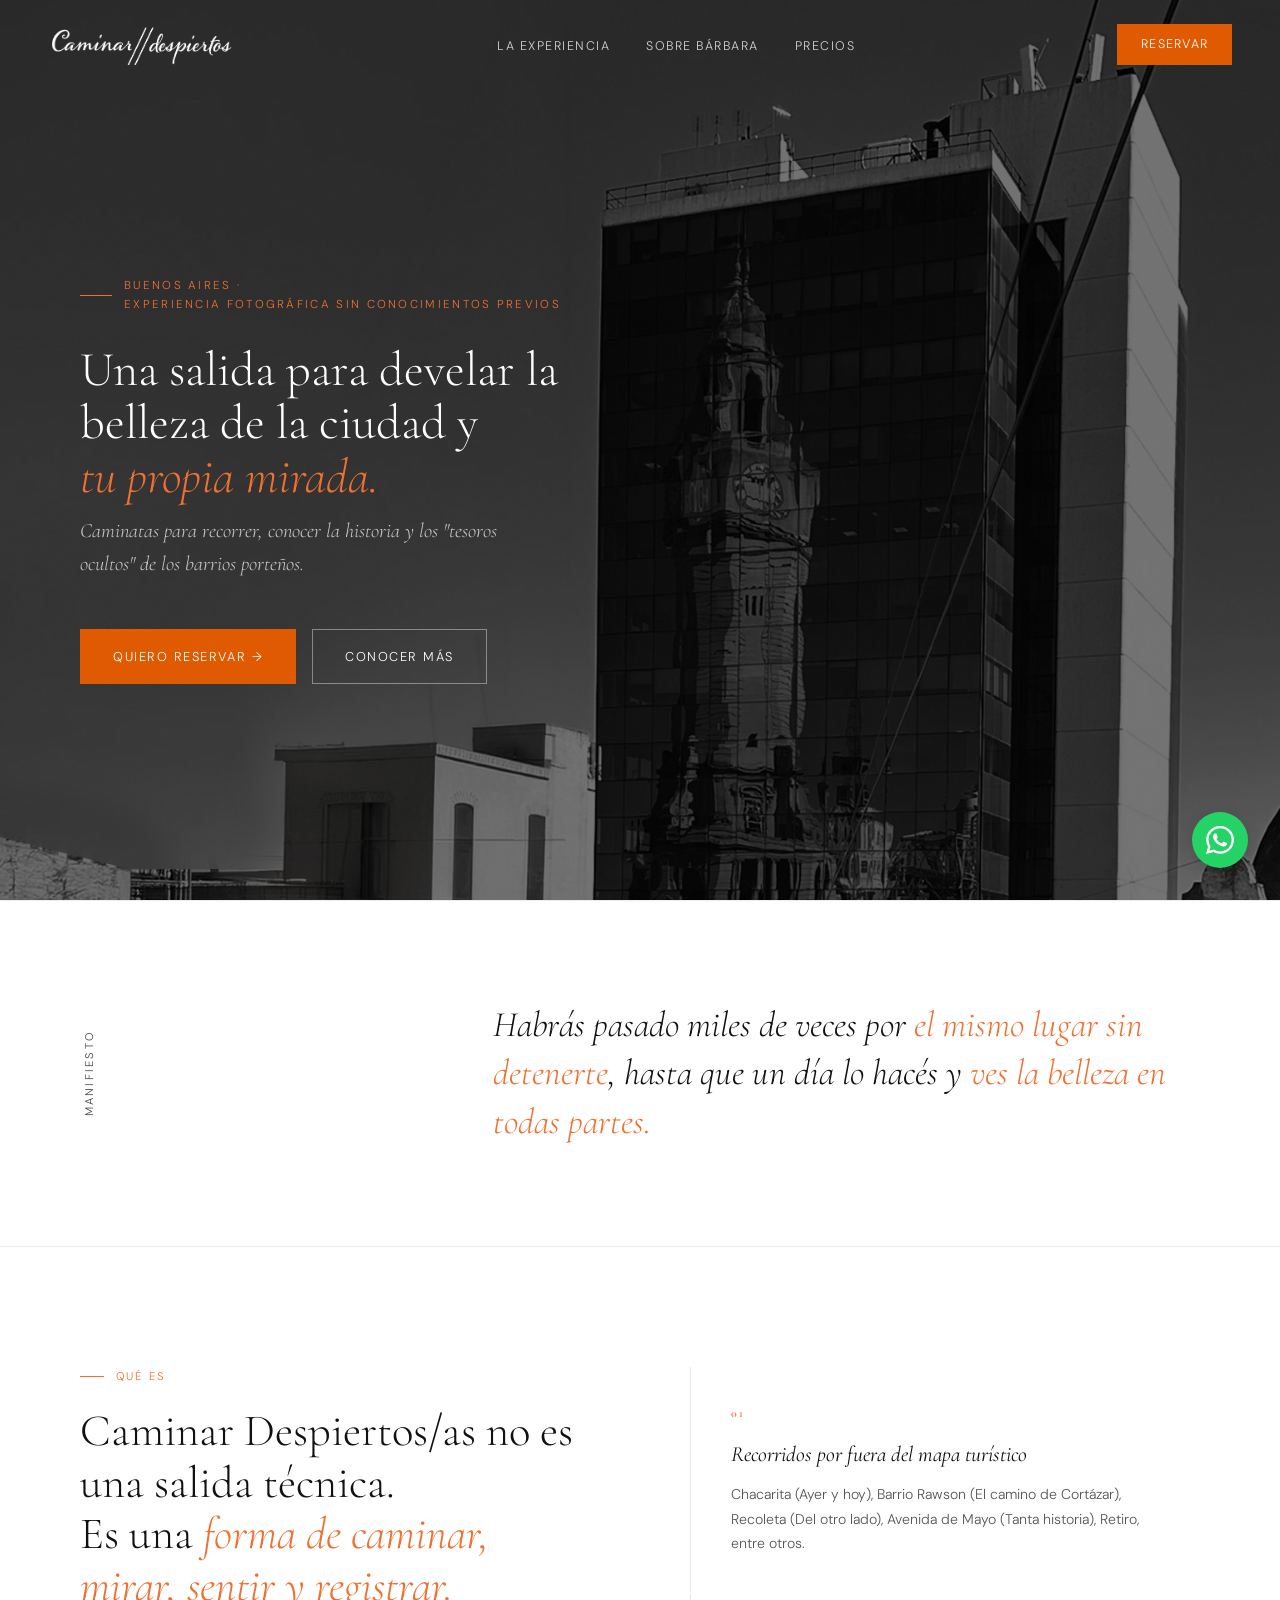
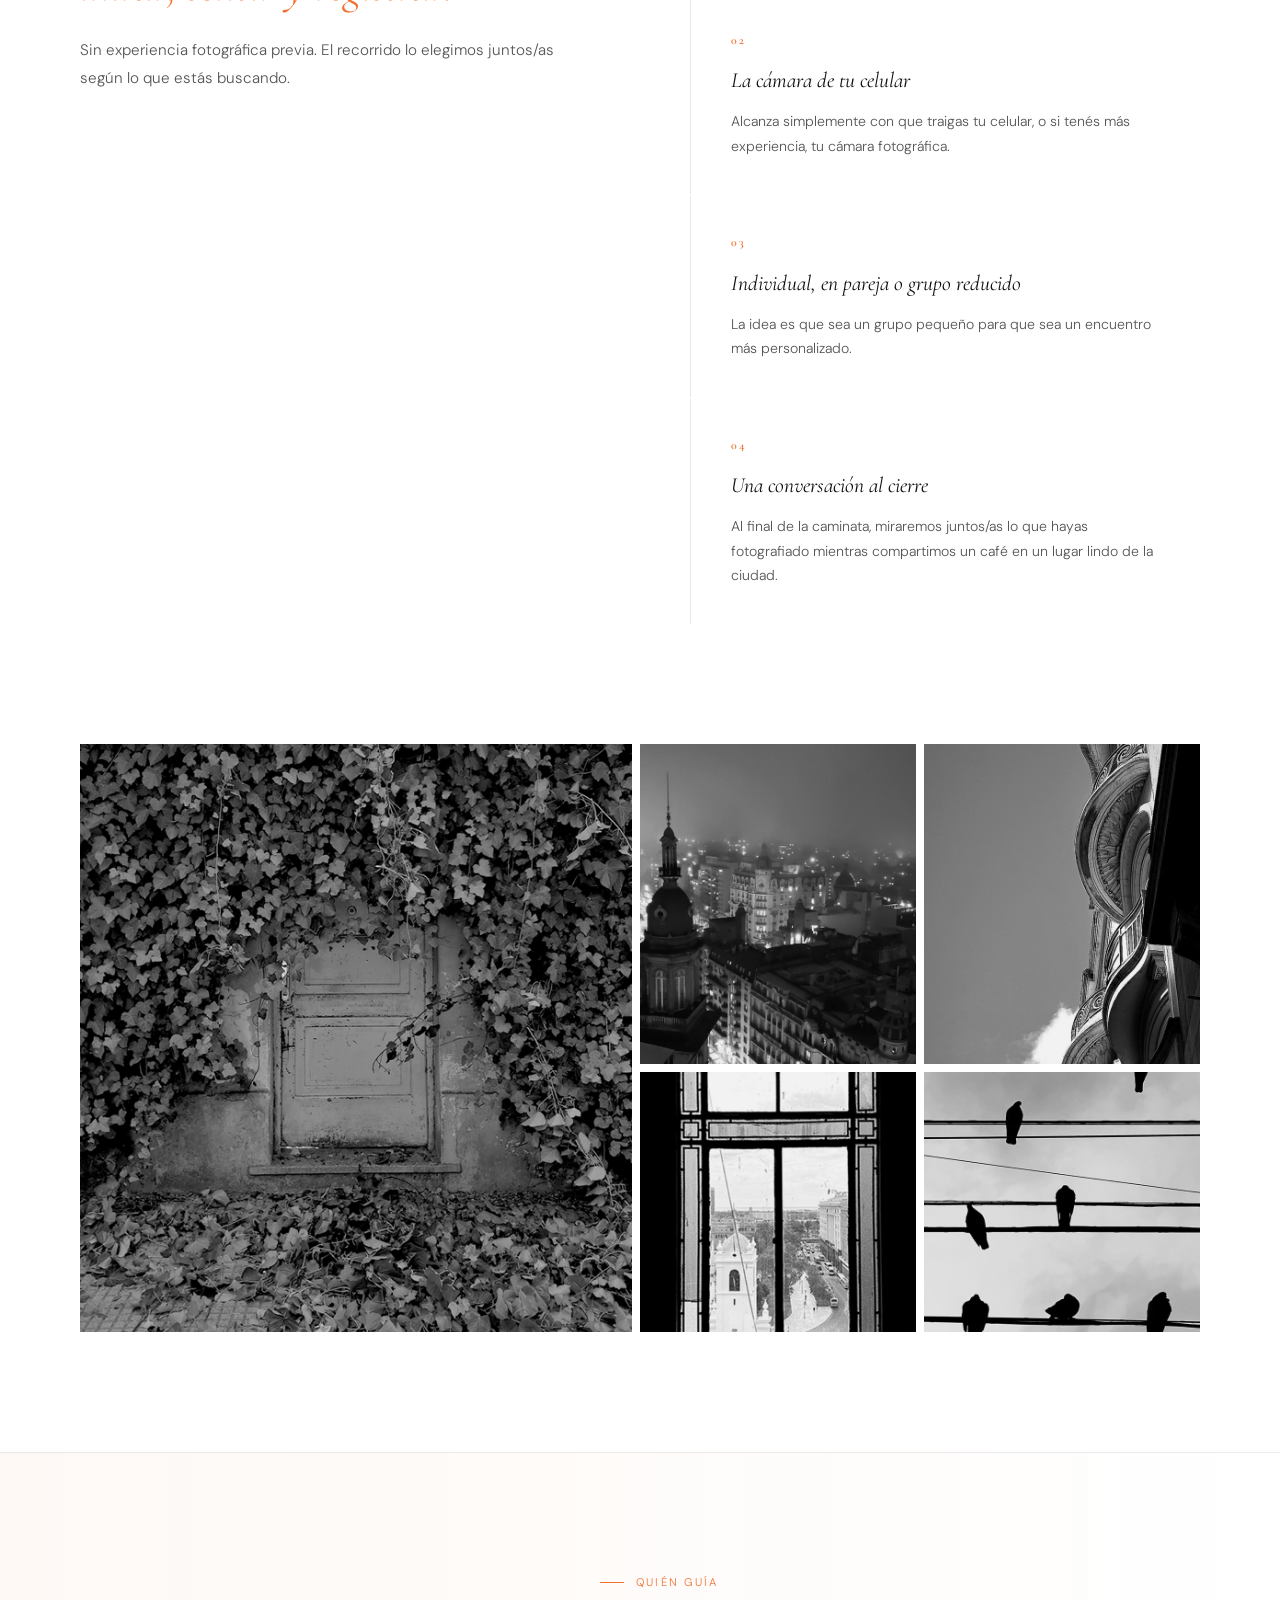
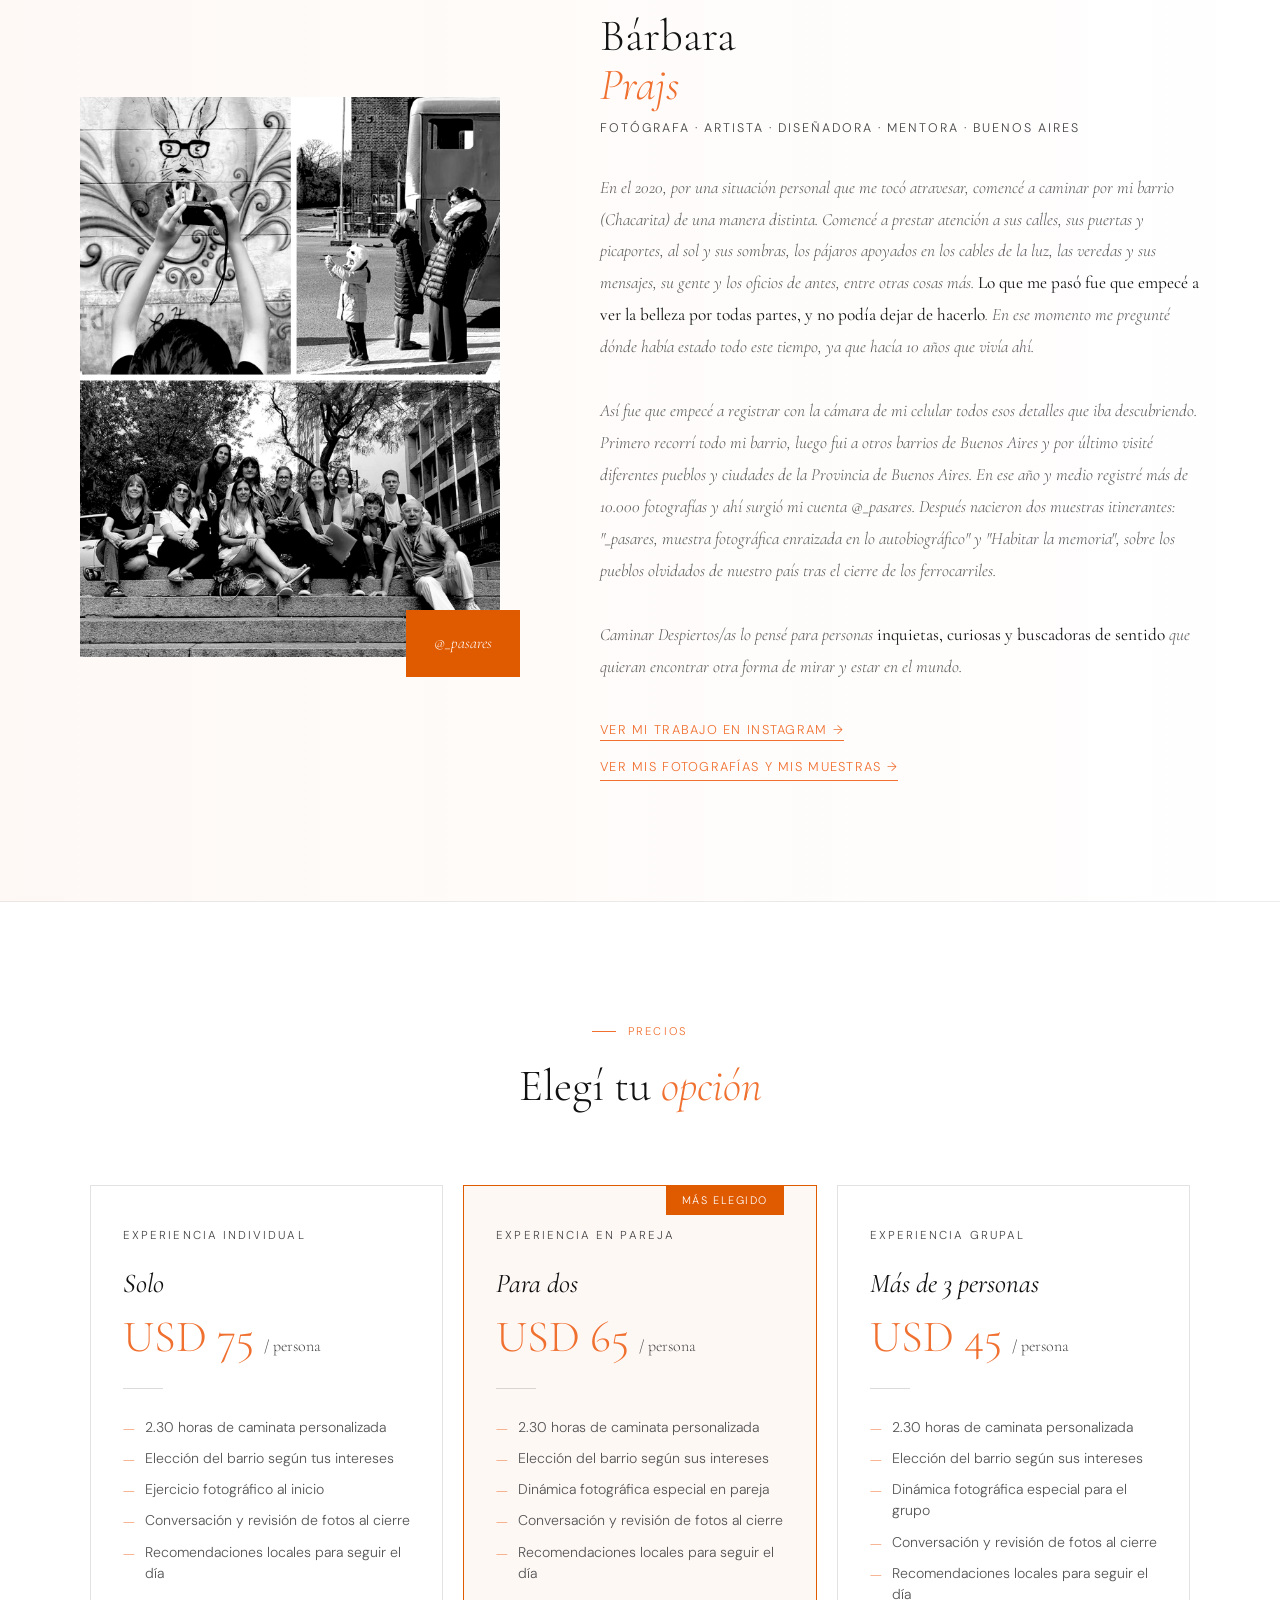
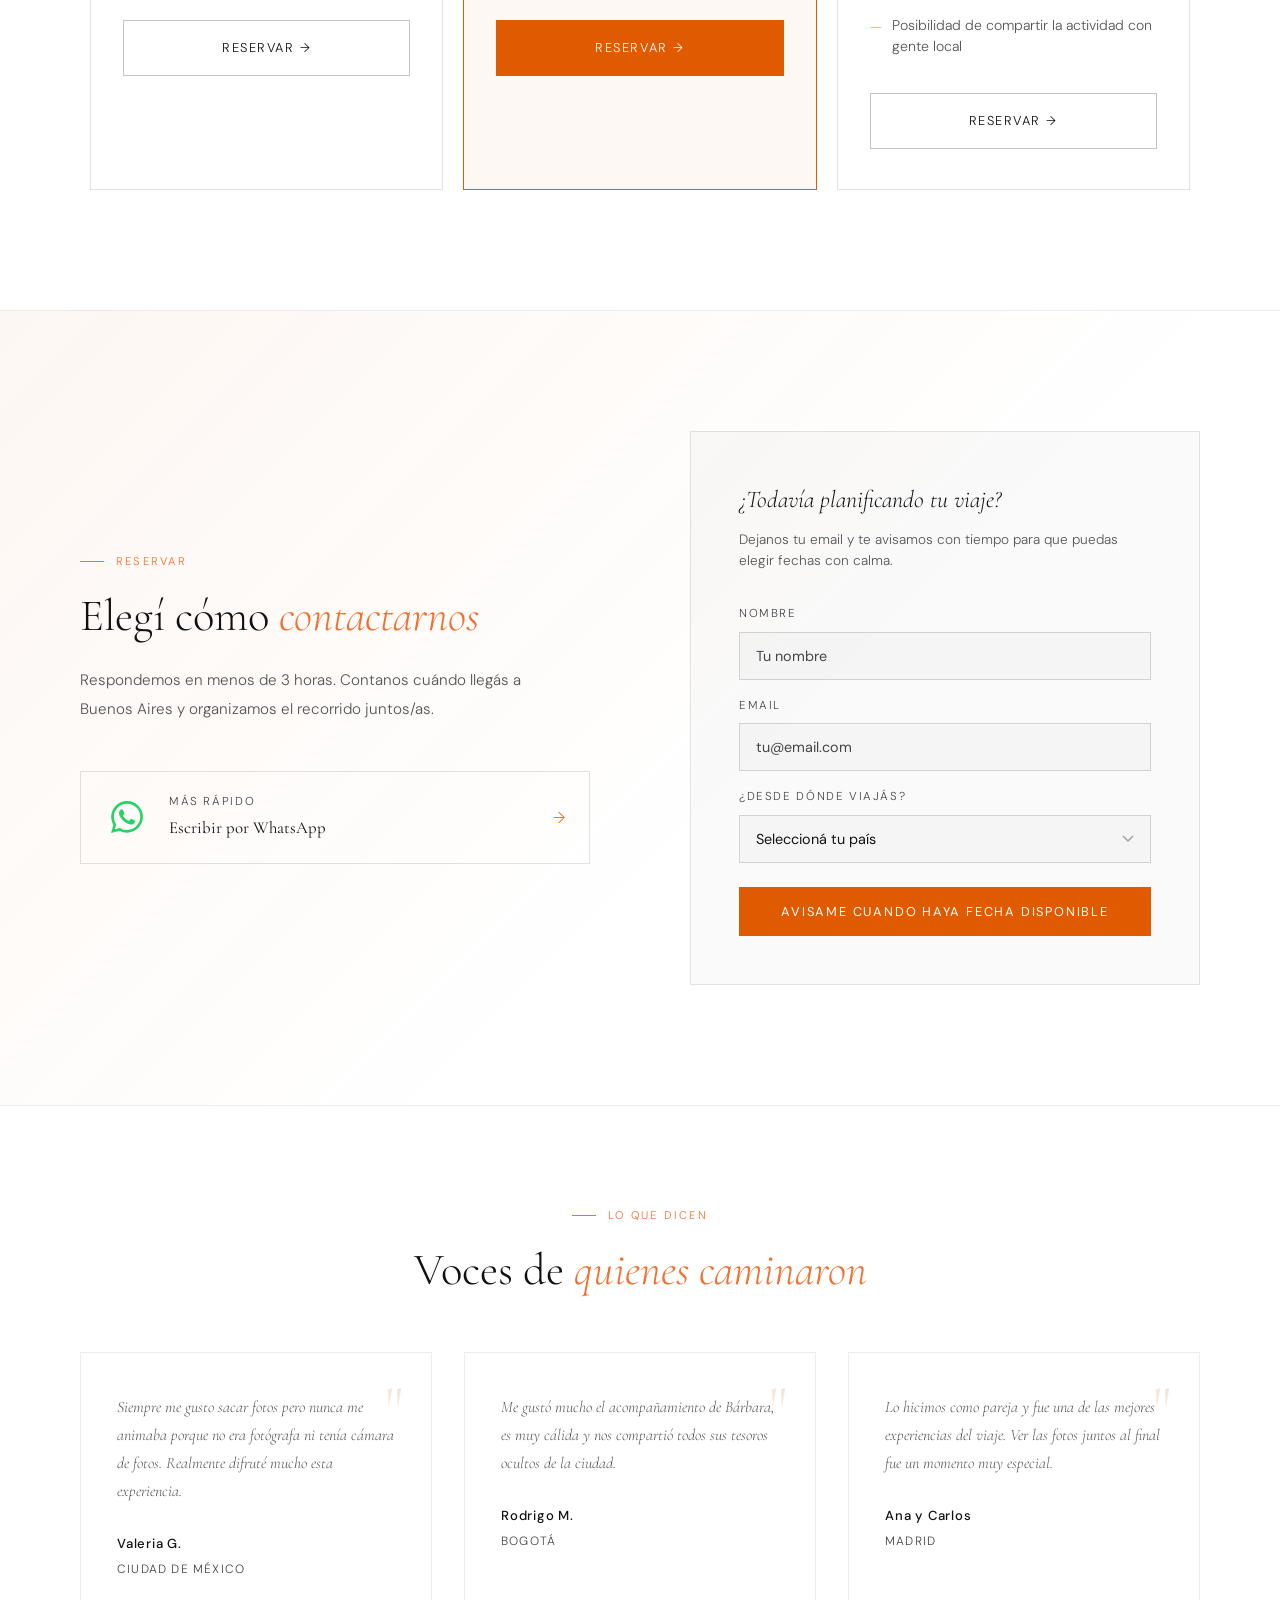
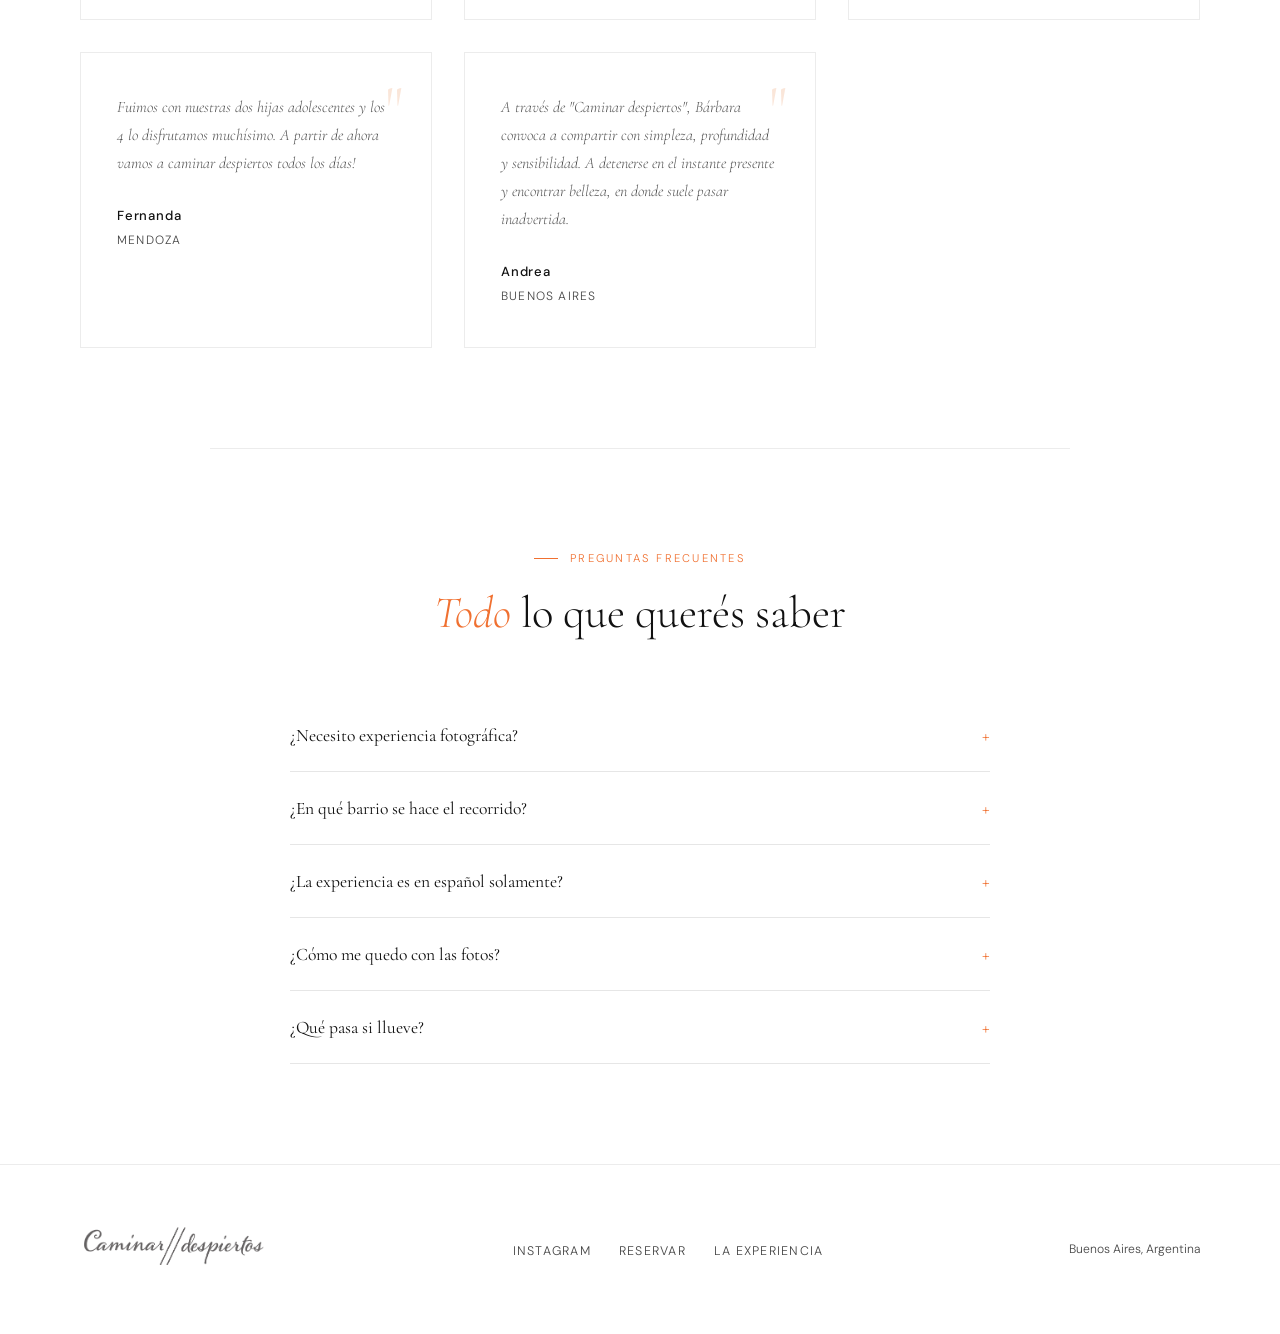
==== commit 503b8ede: "Promover staging a raíz y archivar proximamente - staging/index.html → index.html (sitio principal) " ====
--- a/index.html
+++ b/index.html
@@ -11,13 +11,13 @@
 <meta charset="UTF-8">
 <meta name="viewport" content="width=device-width, initial-scale=1.0">
 <title>Caminar Despiertos — Experiencia fotográfica en Buenos Aires</title>
-<meta name="description" content="Caminatas fotográficas por los barrios reales de Buenos Aires. Guiadas por Bárbara Prajs, fotógrafa y artista. Próximamente.">
+<meta name="description" content="Caminatas fotográficas por los barrios reales de Buenos Aires. Guiadas por Bárbara Prajs, fotógrafa y artista. Individual o en pareja. Sin experiencia previa necesaria.">
 
 <!-- Open Graph / WhatsApp / Facebook -->
 <meta property="og:type" content="website">
 <meta property="og:url" content="https://caminardespiertos.com/">
 <meta property="og:title" content="Caminar Despiertos — Experiencia fotográfica en Buenos Aires">
-<meta property="og:description" content="Caminatas fotográficas por los barrios reales de Buenos Aires. Guiadas por Bárbara Prajs.">
+<meta property="og:description" content="Caminatas fotográficas por los barrios reales de Buenos Aires. Guiadas por Bárbara Prajs. Individual o en pareja. Sin experiencia previa necesaria.">
 <meta property="og:image" content="https://caminardespiertos.com/images/image-share.jpg">
 <meta property="og:locale" content="es_AR">
 
@@ -27,6 +27,7 @@
 <meta name="twitter:description" content="Caminatas fotográficas por los barrios reales de Buenos Aires. Guiadas por Bárbara Prajs.">
 <meta name="twitter:image" content="https://caminardespiertos.com/images/image-share.jpg">
 
+<!-- SEO -->
 <meta name="robots" content="index, follow">
 <meta name="author" content="Bárbara Prajs">
 <link rel="canonical" href="https://caminardespiertos.com/">
@@ -34,73 +35,7 @@
 <link rel="preconnect" href="https://fonts.googleapis.com">
 <link rel="preconnect" href="https://fonts.gstatic.com" crossorigin>
 <link href="https://fonts.googleapis.com/css2?family=Cormorant+Garamond:ital,wght@0,300;0,400;0,600;1,300;1,400;1,600&family=DM+Sans:wght@300;400;500&display=swap" rel="stylesheet">
-
-<style>
-  *, *::before, *::after { box-sizing: border-box; margin: 0; padding: 0; }
-  body {
-    min-height: 100vh;
-    background: #111;
-    display: flex;
-    align-items: center;
-    justify-content: center;
-    font-family: 'DM Sans', sans-serif;
-    color: #fff;
-    overflow: hidden;
-  }
-  .bg {
-    position: fixed;
-    inset: 0;
-    z-index: 0;
-  }
-  .bg img {
-    width: 100%;
-    height: 100%;
-    object-fit: cover;
-    opacity: 0.5;
-  }
-  .content {
-    position: relative;
-    z-index: 1;
-    text-align: center;
-    padding: 2rem;
-    max-width: 600px;
-  }
-  .logo {
-    width: 160px;
-    margin-bottom: 2.5rem;
-  }
-  h1 {
-    font-family: 'Cormorant Garamond', serif;
-    font-size: clamp(2.5rem, 6vw, 4rem);
-    font-weight: 300;
-    letter-spacing: 0.02em;
-    line-height: 1.1;
-    margin-bottom: 1.25rem;
-  }
-  p {
-    font-size: 1rem;
-    font-weight: 300;
-    color: rgba(255,255,255,0.7);
-    line-height: 1.7;
-    margin-bottom: 2.5rem;
-  }
-  a.cta {
-    display: inline-block;
-    background: transparent;
-    border: 1px solid rgba(255,255,255,0.5);
-    color: #fff;
-    text-decoration: none;
-    padding: 0.85rem 2rem;
-    font-size: 0.85rem;
-    letter-spacing: 0.1em;
-    text-transform: uppercase;
-    transition: background 0.2s, border-color 0.2s;
-  }
-  a.cta:hover {
-    background: rgba(255,255,255,0.1);
-    border-color: #fff;
-  }
-</style>
+<link rel="stylesheet" href="css/styles.css">
 </head>
 <body>
 <!-- Google Tag Manager (noscript) -->
@@ -108,16 +43,341 @@
 height="0" width="0" style="display:none;visibility:hidden"></iframe></noscript>
 <!-- End Google Tag Manager (noscript) -->
 
-<div class="bg">
-  <img src="images/hero.jpg" alt="Caminar Despiertos en Buenos Aires">
-</div>
-
-<div class="content">
-  <img src="images/logo-white.png" alt="Caminar Despiertos" class="logo">
-  <h1>Próximamente</h1>
-  <p>Una experiencia fotográfica por los barrios porteños de Buenos Aires.<br>Guiada por Bárbara Prajs, fotógrafa y artista.</p>
-  <a class="cta" href="https://api.whatsapp.com/send?phone=5491121562818&text=Hola%20Bárbara%2C%20me%20interesa%20la%20experiencia%20Caminar%20Despiertos" target="_blank" rel="noopener">Escribinos por WhatsApp</a>
-</div>
-
+<!-- NAV -->
+<nav id="navbar">
+  <a href="#" class="nav-logo">
+    <img src="images/logo-white.png" alt="Caminar Despiertos" class="logo-white">
+    <img src="images/logo.png" alt="Caminar Despiertos" class="logo-dark">
+  </a>
+  <ul class="nav-links">
+    <li><a href="#que-es">La experiencia</a></li>
+    <li><a href="#barbara">Sobre Bárbara</a></li>
+    <li><a href="#precios">Precios</a></li>
+  </ul>
+  <a href="#reservar" class="nav-cta">Reservar</a>
+</nav>
+
+<!-- HERO -->
+<section class="hero">
+  <div class="hero-bg">
+    <img src="images/hero.jpg" alt="Caminar Despiertos en Buenos Aires">
+  </div>
+  <div class="hero-left">
+    <p class="hero-eyebrow">Buenos Aires ·<br>EXPERIENCIA FOTOGRÁFICA SIN CONOCIMIENTOS PREVIOS</p>
+    <h1 class="hero-title">Una salida para develar la belleza de la ciudad y<br><em>tu propia mirada.</em></h1>
+    <p class="hero-subtitle">Caminatas para recorrer, conocer la historia y los "tesoros ocultos" de los barrios porteños.</p>
+    <div class="hero-actions">
+      <a href="#reservar" class="btn-primary">Quiero reservar →</a>
+      <a href="#que-es" class="btn-secondary">Conocer más</a>
+    </div>
+  </div>
+</section>
+
+<!-- QUOTE -->
+<section class="quote-section">
+  <span class="quote-label">Manifiesto</span>
+  <blockquote class="quote-text">
+    Habrás pasado miles de veces por <span>el mismo lugar sin detenerte</span>,
+    hasta que un día lo hacés y <span>ves la belleza en todas partes.</span>
+  </blockquote>
+</section>
+
+<!-- QUÉ ES -->
+<section class="que-es" id="que-es">
+  <div class="que-es-left fade-up">
+    <p class="section-eyebrow">Qué es</p>
+    <h2 class="section-title">Caminar Despiertos/as no es una salida técnica.<br>Es una <em>forma de caminar, mirar, sentir y registrar.</em></h2>
+    <div class="section-body">
+      <p>Sin experiencia fotográfica previa. El recorrido lo elegimos juntos/as según lo que estás buscando.</p>
+    </div>
+  </div>
+  <div class="que-es-right">
+    <div class="pillar fade-up">
+      <p class="pillar-num">01</p>
+      <h3 class="pillar-title">Recorridos por fuera del mapa turístico</h3>
+      <p class="pillar-text">Chacarita (Ayer y hoy), Barrio Rawson (El camino de Cortázar), Recoleta (Del otro lado), Avenida de Mayo (Tanta historia), Retiro, entre otros.</p>
+    </div>
+    <div class="pillar fade-up">
+      <p class="pillar-num">02</p>
+      <h3 class="pillar-title">La cámara de tu celular</h3>
+      <p class="pillar-text">Alcanza simplemente con que traigas tu celular, o si tenés más experiencia, tu cámara fotográfica.</p>
+    </div>
+    <div class="pillar fade-up">
+      <p class="pillar-num">03</p>
+      <h3 class="pillar-title">Individual, en pareja o grupo reducido</h3>
+      <p class="pillar-text">La idea es que sea un grupo pequeño para que sea un encuentro más personalizado.</p>
+    </div>
+    <div class="pillar fade-up">
+      <p class="pillar-num">04</p>
+      <h3 class="pillar-title">Una conversación al cierre</h3>
+      <p class="pillar-text">Al final de la caminata, miraremos juntos/as lo que hayas fotografiado mientras compartimos un café en un lugar lindo de la ciudad.</p>
+    </div>
+  </div>
+</section>
+
+<!-- PHOTO GRID -->
+<section class="photo-grid-section">
+  <div class="photo-grid">
+    <div class="photo-cell">
+      <img src="images/grid-1.jpg" alt="" style="width:100%;height:100%;object-fit:cover;">
+    </div>
+    <div class="photo-cell">
+      <img src="images/grid-2.jpg" alt="" style="width:100%;height:100%;object-fit:cover;">
+    </div>
+    <div class="photo-cell">
+      <img src="images/grid-3.jpg" alt="" style="width:100%;height:100%;object-fit:cover;">
+    </div>
+    <div class="photo-cell">
+      <img src="images/grid-4.jpg" alt="" style="width:100%;height:100%;object-fit:cover;">
+    </div>
+    <div class="photo-cell">
+      <img src="images/grid-5.jpg" alt="" style="width:100%;height:100%;object-fit:cover;">
+    </div>
+  </div>
+</section>
+
+<!-- BARBARA -->
+<section class="barbara-section" id="barbara">
+  <div class="barbara-photo-wrap fade-up">
+    <div class="barbara-photo">
+      <img src="images/barbara.jpg" alt="Bárbara Prajs" style="width:100%;height:100%;object-fit:cover;">
+    </div>
+    <div class="barbara-photo-caption">@_pasares</div>
+  </div>
+  <div class="barbara-content fade-up">
+    <p class="section-eyebrow">Quién guía</p>
+    <h2 class="barbara-name">Bárbara<br><em>Prajs</em></h2>
+    <p class="barbara-role">Fotógrafa · Artista  · Diseñadora · Mentora · Buenos Aires</p>
+    <p class="barbara-bio">
+      En el 2020, por una situación personal que me tocó atravesar, comencé a caminar por mi barrio (Chacarita) de una manera distinta. Comencé a prestar atención a sus calles, sus puertas y picaportes, al sol y sus sombras, los pájaros apoyados en los cables de la luz, las veredas y sus mensajes, su gente y los oficios de antes, entre otras cosas más. <strong>Lo que me pasó fue que empecé a ver la belleza por todas partes, y no podía dejar de hacerlo</strong>. En ese momento me pregunté dónde había estado todo este tiempo, ya que hacía 10 años que vivía ahí.<br><br>
+      Así fue que empecé a registrar con la cámara de mi celular todos esos detalles que iba descubriendo. Primero recorrí todo mi barrio, luego fui a otros barrios de Buenos Aires y por último visité diferentes pueblos y ciudades de la Provincia de Buenos Aires. En ese año y medio registré más de 10.000 fotografías y ahí surgió mi cuenta @_pasares. Después nacieron dos muestras itinerantes: "_pasares, muestra fotográfica enraizada en lo autobiográfico" y "Habitar la memoria", sobre los pueblos olvidados de nuestro país tras el cierre de los ferrocarriles.<br><br>
+      Caminar Despiertos/as lo pensé para personas <strong>inquietas, curiosas y buscadoras de sentido</strong> que quieran encontrar otra forma de mirar y estar en el mundo.
+    </p>
+    <a href="https://www.instagram.com/_pasares" target="_blank" class="barbara-link">Ver mi trabajo en Instagram →</a>
+    <a href="https://barbaraprajs.mitiendanube.com/" target="_blank" class="barbara-link barbara-link-second">Ver mis fotografías y mis muestras →</a>
+  </div>
+</section>
+
+<!-- PRECIOS -->
+<section class="precios-section" id="precios">
+  <div class="precios-header fade-up">
+    <p class="section-eyebrow" style="justify-content:center;">Precios</p>
+    <h2 class="section-title">Elegí tu <em>opción</em></h2>
+  </div>
+  <div class="precios-grid">
+    <div class="precio-card fade-up">
+      <p class="precio-tipo">Experiencia individual</p>
+      <p class="precio-nombre">Solo</p>
+      <p class="precio-valor">USD 75 <span>/ persona</span></p>
+      <div class="precio-divider"></div>
+      <ul class="precio-includes">
+        <li>2.30 horas de caminata personalizada</li>
+        <li>Elección del barrio según tus intereses</li>
+        <li>Ejercicio fotográfico al inicio</li>
+        <li>Conversación y revisión de fotos al cierre</li>
+        <li>Recomendaciones locales para seguir el día</li>
+      </ul>
+      <a href="#reservar" class="btn-secondary" style="display:inline-block;text-align:center;width:100%;">Reservar →</a>
+    </div>
+    <div class="precio-card featured fade-up">
+      <div class="precio-badge">Más elegido</div>
+      <p class="precio-tipo">Experiencia en pareja</p>
+      <p class="precio-nombre">Para dos</p>
+      <p class="precio-valor">USD 65 <span>/ persona</span></p>
+      <div class="precio-divider"></div>
+      <ul class="precio-includes">
+        <li>2.30 horas de caminata personalizada</li>
+        <li>Elección del barrio según sus intereses</li>
+        <li>Dinámica fotográfica especial en pareja</li>
+        <li>Conversación y revisión de fotos al cierre</li>
+        <li>Recomendaciones locales para seguir el día</li>
+      </ul>
+      <a href="#reservar" class="btn-primary" style="display:inline-block;text-align:center;width:100%;">Reservar →</a>
+    </div>
+    <div class="precio-card fade-up">
+      <p class="precio-tipo">Experiencia grupal</p>
+      <p class="precio-nombre">Más de 3 personas</p>
+      <p class="precio-valor">USD 45 <span>/ persona</span></p>
+      <div class="precio-divider"></div>
+      <ul class="precio-includes">
+        <li>2.30 horas de caminata personalizada</li>
+        <li>Elección del barrio según sus intereses</li>
+        <li>Dinámica fotográfica especial para el grupo</li>
+        <li>Conversación y revisión de fotos al cierre</li>
+        <li>Recomendaciones locales para seguir el día</li>
+        <li>Posibilidad de compartir la actividad con gente local</li>
+      </ul>
+      <a href="#reservar" class="btn-secondary" style="display:inline-block;text-align:center;width:100%;">Reservar →</a>
+    </div>
+  </div>
+</section>
+
+<!-- RESERVAR -->
+<section class="reservar-section" id="reservar">
+  <div class="reservar-content fade-up">
+    <p class="section-eyebrow">Reservar</p>
+    <h2 class="section-title">Elegí cómo <em>contactarnos</em></h2>
+    <div class="section-body">
+      <p>Respondemos en menos de 3 horas. Contanos cuándo llegás a Buenos Aires y organizamos el recorrido juntos/as.</p>
+    </div>
+    <div class="reservar-options">
+      <a href="https://wa.me/5491121562818?text=Hola%20B%C3%A1rbara%2C%20me%20interesa%20Caminar%20Despiertos" target="_blank" class="option-card">
+        <div class="option-icon">
+          <svg xmlns="http://www.w3.org/2000/svg" viewBox="0 0 24 24" fill="#25d366">
+            <path d="M17.472 14.382c-.297-.149-1.758-.867-2.03-.967-.273-.099-.471-.148-.67.15-.197.297-.767.966-.94 1.164-.173.199-.347.223-.644.075-.297-.15-1.255-.463-2.39-1.475-.883-.788-1.48-1.761-1.653-2.059-.173-.297-.018-.458.13-.606.134-.133.298-.347.446-.52.149-.174.198-.298.298-.497.099-.198.05-.371-.025-.52-.075-.149-.669-1.612-.916-2.207-.242-.579-.487-.5-.669-.51-.173-.008-.371-.01-.57-.01-.198 0-.52.074-.792.372-.272.297-1.04 1.016-1.04 2.479 0 1.462 1.065 2.875 1.213 3.074.149.198 2.096 3.2 5.077 4.487.709.306 1.262.489 1.694.625.712.227 1.36.195 1.871.118.571-.085 1.758-.719 2.006-1.413.248-.694.248-1.289.173-1.413-.074-.124-.272-.198-.57-.347m-5.421 7.403h-.004a9.87 9.87 0 01-5.031-1.378l-.361-.214-3.741.982.998-3.648-.235-.374a9.86 9.86 0 01-1.51-5.26c.001-5.45 4.436-9.884 9.888-9.884 2.64 0 5.122 1.03 6.988 2.898a9.825 9.825 0 012.893 6.994c-.003 5.45-4.437 9.884-9.885 9.884m8.413-18.297A11.815 11.815 0 0012.05 0C5.495 0 .16 5.335.157 11.892c0 2.096.547 4.142 1.588 5.945L.057 24l6.305-1.654a11.882 11.882 0 005.683 1.448h.005c6.554 0 11.89-5.335 11.893-11.893a11.821 11.821 0 00-3.48-8.413z"/>
+          </svg>
+        </div>
+        <div>
+          <p class="option-label">Más rápido</p>
+          <p class="option-name">Escribir por WhatsApp</p>
+        </div>
+        <span class="option-arrow">→</span>
+      </a>
+      <!-- AIRBNB OCULTO TEMPORALMENTE
+      <a href="https://airbnb.com/experiences" target="_blank" class="option-card">
+        <div class="option-icon">
+          <img src="images/logoairbnb.png" alt="Airbnb">
+        </div>
+        <div>
+          <p class="option-label">Reserva con garantía</p>
+          <p class="option-name">Reservar en Airbnb Experiences</p>
+        </div>
+        <span class="option-arrow">→</span>
+      </a>
+      -->
+    </div>
+  </div>
+  <div class="email-form-wrap fade-up">
+    <h3 class="email-form-title">¿Todavía planificando tu viaje?</h3>
+    <p class="email-form-sub">Dejanos tu email y te avisamos con tiempo para que puedas elegir fechas con calma.</p>
+    <form id="emailForm">
+      <div class="form-group">
+        <label class="form-label" for="nombre">Nombre</label>
+        <input class="form-input" type="text" id="nombre" name="nombre" placeholder="Tu nombre" required>
+      </div>
+      <div class="form-group">
+        <label class="form-label" for="email">Email</label>
+        <input class="form-input" type="email" id="email" name="email" placeholder="tu@email.com" required>
+      </div>
+      <div class="form-group">
+        <label class="form-label" for="origen">¿Desde dónde viajás?</label>
+        <select class="form-select" id="origen" name="origen">
+          <option value="">Seleccioná tu país</option>
+			<option value="mx">Argentina</option>
+			   <option value="cl">Chile</option>
+			    <option value="co">Colombia</option>
+			      <option value="es">España</option>
+                   <option value="mx">México</option>
+      
+          <option value="uy">Uruguay</option>
+          <option value="otro">Otro</option>
+        </select>
+      </div>
+      <button class="form-submit" type="submit">Avisame cuando haya fecha disponible</button>
+    </form>
+    <p class="form-success" id="formSuccess">¡Perfecto! Te escribimos pronto ✦</p>
+  </div>
+</section>
+
+<!-- TESTIMONIOS -->
+<section class="testimonios-section">
+  <div class="fade-up" style="text-align:center;">
+    <p class="section-eyebrow" style="justify-content:center;">Lo que dicen</p>
+    <h2 class="section-title" style="text-align:center;">Voces de <em>quienes caminaron</em></h2>
+  </div>
+  <div class="testimonios-grid">
+    <div class="testimonio-card fade-up">
+      <p class="testimonio-text">Siempre me gusto sacar fotos pero nunca me animaba porque no era fotógrafa ni tenía cámara de fotos. Realmente difruté mucho esta experiencia.</p>
+      <div class="testimonio-autor">
+        <span class="testimonio-nombre">Valeria G.</span>
+        <span class="testimonio-origen">Ciudad de México</span>
+      </div>
+    </div>
+    <div class="testimonio-card fade-up">
+      <p class="testimonio-text">Me gustó mucho el acompañamiento de Bárbara, es muy cálida y nos compartió todos sus tesoros ocultos de la ciudad.
+</p>
+      <div class="testimonio-autor">
+        <span class="testimonio-nombre">Rodrigo M.</span>
+        <span class="testimonio-origen">Bogotá</span>
+      </div>
+    </div>
+    <div class="testimonio-card fade-up">
+      <p class="testimonio-text">Lo hicimos como pareja y fue una de las mejores experiencias del viaje. Ver las fotos juntos al final fue un momento muy especial.</p>
+      <div class="testimonio-autor">
+        <span class="testimonio-nombre">Ana y Carlos</span>
+        <span class="testimonio-origen">Madrid</span>
+      </div>
+    </div>
+	  
+	  
+	  <div class="testimonio-card fade-up">
+      <p class="testimonio-text">Fuimos con nuestras dos hijas adolescentes y los 4 lo disfrutamos muchísimo. A partir de ahora vamos a caminar despiertos todos los días!
+
+</p>
+      <div class="testimonio-autor">
+        <span class="testimonio-nombre">Fernanda</span>
+        <span class="testimonio-origen">Mendoza</span>
+      </div>
+    </div>
+    <div class="testimonio-card fade-up">
+      <p class="testimonio-text">A través de "Caminar despiertos", Bárbara convoca a compartir con simpleza, profundidad y sensibilidad. A detenerse en el instante presente y encontrar belleza, en donde suele pasar inadvertida.</p>
+      <div class="testimonio-autor">
+        <span class="testimonio-nombre">Andrea</span>
+        <span class="testimonio-origen">Buenos Aires</span>
+      </div>
+    </div>
+  </div>
+</section>
+
+<!-- FAQ -->
+<section class="faq-section">
+  <div class="faq-header fade-up">
+    <p class="section-eyebrow" style="justify-content:center;">Preguntas frecuentes</p>
+    <h2 class="section-title" style="text-align:center;"><em>Todo</em> lo que querés saber</h2>
+  </div>
+  <div class="fade-up">
+    <div class="faq-item">
+      <button class="faq-question">¿Necesito experiencia fotográfica? <em class="faq-icon">+</em></button>
+      <div class="faq-answer"><p>Para nada. Alcanza con el celular y las ganas de mirar distinto. No es una clase técnica — es una experiencia para ver, conectar y sentir. Si tenés cámara, también podés traerla.</p></div>
+    </div>
+    <div class="faq-item">
+      <button class="faq-question">¿En qué barrio se hace el recorrido? <em class="faq-icon">+</em></button>
+      <div class="faq-answer"><p>Lo elegimos juntos/as antes de arrancar, según tus intereses y los días que tenés en Buenos Aires. Trabajamos en Chacarita, Barrio Rawson (Agronomia), Avenida de Mayo (Montserrat), San Telmo, Recoleta, Retiro, entre otros.</p></div>
+    </div>
+    <div class="faq-item">
+      <button class="faq-question">¿La experiencia es en español solamente? <em class="faq-icon">+</em></button>
+      <div class="faq-answer"><p>Por ahora sí, la experiencia se hace en español. Ideal para viajeros de México, Colombia, España, Chile, Uruguay y resto de América Latina.</p></div>
+    </div>
+    <div class="faq-item">
+      <button class="faq-question">¿Cómo me quedo con las fotos? <em class="faq-icon">+</em></button>
+      <div class="faq-answer"><p>Las fotos son tuyas desde el primer momento — las sacás vos durante la caminata con tu propio dispositivo. No hay ninguna edición nuestra ni entrega posterior: te llevás lo que viste con tus propios ojos.</p></div>
+    </div>
+    <div class="faq-item">
+      <button class="faq-question">¿Qué pasa si llueve? <em class="faq-icon">+</em></button>
+      <div class="faq-answer">
+        <p>La lluvia cambia la luz y la ciudad se ve distinta — a veces más linda. Si la lluvia es muy intensa, reagendamos sin costo. Lo coordinamos por WhatsApp con anticipación.</p></div>
+    </div>
+  </div>
+</section>
+
+<!-- FOOTER -->
+<footer>
+  <div class="footer-logo"><img src="images/logo.png" alt="Caminar Despiertos"></div>
+  <ul class="footer-links">
+    <li><a href="https://www.instagram.com/_pasares" target="_blank">Instagram</a></li>
+    <li><a href="#reservar">Reservar</a></li>
+    <li><a href="#que-es">La experiencia</a></li>
+  </ul>
+  <p class="footer-copy">Buenos Aires, Argentina</p>
+</footer>
+
+<!-- WHATSAPP FLOTANTE -->
+<a href="https://wa.me/5491121562818?text=Hola%20Bárbara%2C%20me%20interesa%20Caminar%20Despiertos" target="_blank" class="whatsapp-float" aria-label="Escribir por WhatsApp">
+  <svg xmlns="http://www.w3.org/2000/svg" viewBox="0 0 24 24" fill="currentColor">
+    <path d="M17.472 14.382c-.297-.149-1.758-.867-2.03-.967-.273-.099-.471-.148-.67.15-.197.297-.767.966-.94 1.164-.173.199-.347.223-.644.075-.297-.15-1.255-.463-2.39-1.475-.883-.788-1.48-1.761-1.653-2.059-.173-.297-.018-.458.13-.606.134-.133.298-.347.446-.52.149-.174.198-.298.298-.497.099-.198.05-.371-.025-.52-.075-.149-.669-1.612-.916-2.207-.242-.579-.487-.5-.669-.51-.173-.008-.371-.01-.57-.01-.198 0-.52.074-.792.372-.272.297-1.04 1.016-1.04 2.479 0 1.462 1.065 2.875 1.213 3.074.149.198 2.096 3.2 5.077 4.487.709.306 1.262.489 1.694.625.712.227 1.36.195 1.871.118.571-.085 1.758-.719 2.006-1.413.248-.694.248-1.289.173-1.413-.074-.124-.272-.198-.57-.347m-5.421 7.403h-.004a9.87 9.87 0 01-5.031-1.378l-.361-.214-3.741.982.998-3.648-.235-.374a9.86 9.86 0 01-1.51-5.26c.001-5.45 4.436-9.884 9.888-9.884 2.64 0 5.122 1.03 6.988 2.898a9.825 9.825 0 012.893 6.994c-.003 5.45-4.437 9.884-9.885 9.884m8.413-18.297A11.815 11.815 0 0012.05 0C5.495 0 .16 5.335.157 11.892c0 2.096.547 4.142 1.588 5.945L.057 24l6.305-1.654a11.882 11.882 0 005.683 1.448h.005c6.554 0 11.89-5.335 11.893-11.893a11.821 11.821 0 00-3.48-8.413z"/>
+  </svg>
+</a>
+
+<script src="js/main.js"></script>
 </body>
 </html>
--- a/css/styles.css
+++ b/css/styles.css
@@ -0,0 +1,980 @@
+*, *::before, *::after { box-sizing: border-box; margin: 0; padding: 0; }
+
+:root {
+  --ink:     #ffffff;
+  --cream:   #111111;
+  --warm:    #f2f2f2;
+  --terra:   #e05a00;
+  --terra-l: #f07030;
+  --stone:   #444444;
+  --stone-l: #555555;
+  --dark:    #000000;
+  --serif:   'Cormorant Garamond', Georgia, serif;
+  --sans:    'DM Sans', sans-serif;
+}
+
+html { scroll-behavior: smooth; }
+
+body {
+  background: var(--ink);
+  color: var(--cream);
+  font-family: var(--sans);
+  font-weight: 300;
+  line-height: 1.7;
+  overflow-x: hidden;
+}
+
+/* ── GRAIN OVERLAY ── */
+body::before {
+  content: '';
+  position: fixed;
+  inset: 0;
+  background-image: url("data:image/svg+xml,%3Csvg viewBox='0 0 256 256' xmlns='http://www.w3.org/2000/svg'%3E%3Cfilter id='n'%3E%3CfeTurbulence type='fractalNoise' baseFrequency='0.9' numOctaves='4' stitchTiles='stitch'/%3E%3C/filter%3E%3Crect width='100%25' height='100%25' filter='url(%23n)' opacity='0.04'/%3E%3C/svg%3E");
+  background-size: 200px 200px;
+  pointer-events: none;
+  z-index: 9999;
+  opacity: 0.3;
+}
+
+/* ── NAV ── */
+nav {
+  position: fixed;
+  top: 0; left: 0; right: 0;
+  z-index: 100;
+  display: flex;
+  justify-content: space-between;
+  align-items: center;
+  padding: 24px 48px;
+  background: transparent;
+  transition: all 0.4s ease;
+}
+nav.scrolled {
+  background: rgba(255,255,255,0.97);
+  backdrop-filter: blur(12px);
+  padding: 16px 48px;
+  box-shadow: 0 1px 0 rgba(17,17,17,0.08);
+}
+.nav-logo {
+  text-decoration: none;
+  display: flex;
+  align-items: center;
+}
+.nav-logo img {
+  height: 40px;
+  width: auto;
+}
+.logo-dark { display: none; }
+nav.scrolled .logo-white { display: none; }
+nav.scrolled .logo-dark { display: block; }
+.nav-links {
+  display: flex;
+  gap: 36px;
+  list-style: none;
+}
+.nav-links a {
+  font-size: 0.78rem;
+  letter-spacing: 0.12em;
+  text-transform: uppercase;
+  color: rgba(255,255,255,0.8);
+  text-decoration: none;
+  transition: color 0.3s;
+}
+.nav-links a:hover { color: #ffffff; }
+nav.scrolled .nav-links a { color: var(--stone-l); }
+nav.scrolled .nav-links a:hover { color: var(--cream); }
+.nav-cta {
+  font-size: 0.78rem;
+  letter-spacing: 0.1em;
+  text-transform: uppercase;
+  color: #ffffff;
+  background: var(--terra);
+  border: none;
+  padding: 10px 24px;
+  cursor: pointer;
+  text-decoration: none;
+  transition: background 0.3s;
+}
+.nav-cta:hover { background: var(--terra-l); }
+
+/* ── HERO ── */
+.hero {
+  min-height: 100vh;
+  position: relative;
+  overflow: hidden;
+  display: flex;
+  align-items: center;
+}
+.hero-bg {
+  position: absolute;
+  inset: 0;
+  z-index: 0;
+}
+.hero-bg img {
+  width: 100%;
+  height: 100%;
+  object-fit: cover;
+}
+.hero-bg::after {
+  content: '';
+  position: absolute;
+  inset: 0;
+  background: rgba(0, 0, 0, 0.55);
+}
+
+.hero-left {
+  display: flex;
+  flex-direction: column;
+  justify-content: center;
+  padding: 140px 64px 80px 80px;
+  position: relative;
+  z-index: 2;
+  max-width: 700px;
+}
+
+.hero-eyebrow {
+  font-size: 0.72rem;
+  letter-spacing: 0.2em;
+  text-transform: uppercase;
+  color: var(--terra-l);
+  margin-bottom: 28px;
+  display: flex;
+  align-items: center;
+  gap: 12px;
+}
+.hero-eyebrow::before {
+  content: '';
+  display: inline-block;
+  width: 32px;
+  height: 1px;
+  background: var(--terra-l);
+}
+
+.hero-title {
+  font-family: var(--serif);
+  font-size: clamp(2.2rem, 3.8vw, 4rem);
+  font-weight: 300;
+  line-height: 1.1;
+  color: #ffffff;
+  margin-bottom: 12px;
+}
+.hero-title em {
+  font-style: italic;
+  color: var(--terra-l);
+}
+
+.hero-subtitle {
+  font-family: var(--serif);
+  font-size: clamp(1rem, 1.6vw, 1.3rem);
+  font-weight: 300;
+  font-style: italic;
+  color: rgba(255,255,255,0.75);
+  margin-bottom: 48px;
+  max-width: 420px;
+  line-height: 1.6;
+}
+
+.hero-meta {
+  display: flex;
+  gap: 32px;
+  margin-bottom: 52px;
+}
+.hero-meta-item {
+  display: flex;
+  flex-direction: column;
+  gap: 4px;
+}
+.hero-meta-label {
+  font-size: 0.68rem;
+  letter-spacing: 0.16em;
+  text-transform: uppercase;
+  color: rgba(255,255,255,0.5);
+}
+.hero-meta-value {
+  font-family: var(--serif);
+  font-size: 1.15rem;
+  font-weight: 400;
+  color: #ffffff;
+}
+
+.hero-actions {
+  display: flex;
+  gap: 16px;
+  flex-wrap: wrap;
+}
+.hero .btn-secondary {
+  color: #ffffff;
+  border-color: rgba(255,255,255,0.4);
+}
+.hero .btn-secondary:hover {
+  border-color: #ffffff;
+  background: rgba(255,255,255,0.1);
+}
+
+.btn-primary {
+  display: inline-flex;
+  align-items: center;
+  gap: 10px;
+  background: var(--terra);
+  color: #ffffff;
+  text-decoration: none;
+  font-size: 0.8rem;
+  letter-spacing: 0.12em;
+  text-transform: uppercase;
+  padding: 16px 32px;
+  transition: all 0.3s ease;
+  border: 1px solid var(--terra);
+}
+.btn-primary:hover {
+  background: var(--terra-l);
+  border-color: var(--terra-l);
+  transform: translateY(-1px);
+}
+
+.btn-secondary {
+  display: inline-flex;
+  align-items: center;
+  gap: 10px;
+  background: transparent;
+  color: var(--cream);
+  text-decoration: none;
+  font-size: 0.8rem;
+  letter-spacing: 0.12em;
+  text-transform: uppercase;
+  padding: 16px 32px;
+  border: 1px solid rgba(17,17,17,0.25);
+  transition: all 0.3s ease;
+}
+.btn-secondary:hover {
+  border-color: var(--cream);
+  background: rgba(17,17,17,0.05);
+}
+
+.hero-right {
+  position: relative;
+  overflow: hidden;
+}
+
+/* Photo placeholder — replace with <img> */
+.photo-hero {
+  position: absolute;
+  inset: 0;
+  background: #e8e8e8;
+  display: flex;
+  align-items: center;
+  justify-content: center;
+}
+.photo-hero::after {
+  content: '';
+  position: absolute;
+  inset: 0;
+  background: linear-gradient(to right, var(--ink) 0%, transparent 30%);
+}
+.photo-placeholder-text {
+  font-family: var(--serif);
+  font-style: italic;
+  font-size: 0.9rem;
+  color: rgba(17,17,17,0.3);
+  text-align: center;
+  z-index: 1;
+  letter-spacing: 0.06em;
+}
+
+/* ── QUOTE BREAK ── */
+.quote-section {
+  padding: 100px 80px;
+  display: grid;
+  grid-template-columns: 1fr 2fr;
+  gap: 60px;
+  align-items: center;
+  border-top: 1px solid rgba(17,17,17,0.08);
+  border-bottom: 1px solid rgba(17,17,17,0.08);
+}
+.quote-label {
+  font-size: 0.7rem;
+  letter-spacing: 0.2em;
+  text-transform: uppercase;
+  color: var(--stone);
+  writing-mode: vertical-rl;
+  text-orientation: mixed;
+  transform: rotate(180deg);
+  align-self: center;
+}
+.quote-text {
+  font-family: var(--serif);
+  font-size: clamp(1.5rem, 2.8vw, 2.6rem);
+  font-weight: 300;
+  font-style: italic;
+  line-height: 1.35;
+  color: var(--cream);
+  max-width: 800px;
+}
+.quote-text span { color: var(--terra-l); }
+
+/* ── QUÉ ES ── */
+.que-es {
+  padding: 120px 80px;
+  display: grid;
+  grid-template-columns: 1fr 1fr;
+  gap: 100px;
+  align-items: start;
+}
+.que-es-left { position: sticky; top: 120px; }
+
+.section-eyebrow {
+  font-size: 0.7rem;
+  letter-spacing: 0.2em;
+  text-transform: uppercase;
+  color: var(--terra-l);
+  margin-bottom: 20px;
+  display: flex;
+  align-items: center;
+  gap: 12px;
+}
+.section-eyebrow::before {
+  content: '';
+  display: inline-block;
+  width: 24px;
+  height: 1px;
+  background: var(--terra-l);
+}
+
+.section-title {
+  font-family: var(--serif);
+  font-size: clamp(2rem, 3.5vw, 3.2rem);
+  font-weight: 300;
+  line-height: 1.15;
+  color: var(--cream);
+  margin-bottom: 24px;
+}
+.section-title em {
+  font-style: italic;
+  color: var(--terra-l);
+}
+
+.section-body {
+  font-size: 0.95rem;
+  color: var(--stone-l);
+  line-height: 1.85;
+  max-width: 480px;
+}
+.section-body p + p { margin-top: 16px; }
+
+.que-es-right { display: flex; flex-direction: column; gap: 2px; }
+
+.pillar {
+  padding: 36px 40px;
+  border-left: 1px solid rgba(17,17,17,0.1);
+  transition: all 0.4s ease;
+  cursor: default;
+  position: relative;
+}
+.pillar::before {
+  content: '';
+  position: absolute;
+  left: 0; top: 0; bottom: 0;
+  width: 2px;
+  background: var(--terra);
+  transform: scaleY(0);
+  transition: transform 0.4s ease;
+  transform-origin: top;
+}
+.pillar:hover::before { transform: scaleY(1); }
+.pillar:hover { background: rgba(224,90,0,0.04); }
+
+.pillar-num {
+  font-family: var(--serif);
+  font-size: 0.75rem;
+  font-weight: 600;
+  letter-spacing: 0.16em;
+  color: var(--terra-l);
+  margin-bottom: 12px;
+}
+.pillar-title {
+  font-family: var(--serif);
+  font-size: 1.35rem;
+  font-weight: 400;
+  color: var(--cream);
+  margin-bottom: 10px;
+  font-style: italic;
+}
+.pillar-text {
+  font-size: 0.88rem;
+  color: var(--stone-l);
+  line-height: 1.75;
+}
+
+/* ── PHOTO GRID ── */
+.photo-grid-section {
+  padding: 0 80px 120px;
+}
+.photo-grid {
+  display: grid;
+  grid-template-columns: 2fr 1fr 1fr;
+  grid-template-rows: 320px 260px;
+  gap: 8px;
+}
+.photo-cell {
+  background: #d8d8d8;
+  position: relative;
+  overflow: hidden;
+  display: flex;
+  align-items: center;
+  justify-content: center;
+}
+.photo-cell:first-child {
+  grid-row: 1 / 3;
+}
+.photo-cell::after {
+  content: '';
+  position: absolute;
+  inset: 0;
+  background: rgba(0,0,0,0.05);
+}
+.photo-cell-label {
+  font-family: var(--serif);
+  font-style: italic;
+  font-size: 0.8rem;
+  color: rgba(17,17,17,0.25);
+  letter-spacing: 0.06em;
+  z-index: 1;
+}
+.photo-cell:nth-child(2) { background: #e0e0e0; }
+.photo-cell:nth-child(3) { background: #d4d4d4; }
+.photo-cell:nth-child(4) { background: #cacaca; }
+.photo-cell:nth-child(5) { background: #dedede; }
+
+/* ── BARBARA ── */
+.barbara-section {
+  padding: 120px 80px;
+  display: grid;
+  grid-template-columns: 420px 1fr;
+  gap: 100px;
+  align-items: center;
+  background: linear-gradient(to right, rgba(224,90,0,0.04), transparent);
+  border-top: 1px solid rgba(17,17,17,0.08);
+  border-bottom: 1px solid rgba(17,17,17,0.08);
+}
+
+.barbara-photo-wrap {
+  position: relative;
+}
+.barbara-photo {
+  width: 100%;
+  aspect-ratio: 3/4;
+  background: #d8d8d8;
+  display: flex;
+  align-items: center;
+  justify-content: center;
+}
+.barbara-photo-label {
+  font-family: var(--serif);
+  font-style: italic;
+  font-size: 0.85rem;
+  color: rgba(17,17,17,0.25);
+}
+.barbara-photo-caption {
+  position: absolute;
+  bottom: -20px;
+  right: -20px;
+  background: var(--terra);
+  padding: 20px 28px;
+  font-family: var(--serif);
+  font-style: italic;
+  font-size: 1rem;
+  color: #ffffff;
+}
+
+.barbara-name {
+  font-family: var(--serif);
+  font-size: clamp(2rem, 3.5vw, 3.4rem);
+  font-weight: 300;
+  line-height: 1.1;
+  color: var(--cream);
+  margin-bottom: 8px;
+}
+.barbara-name em { font-style: italic; color: var(--terra-l); }
+.barbara-role {
+  font-size: 0.78rem;
+  letter-spacing: 0.16em;
+  text-transform: uppercase;
+  color: var(--stone);
+  margin-bottom: 32px;
+}
+.barbara-bio {
+  font-family: var(--serif);
+  font-size: 1.08rem;
+  font-weight: 300;
+  color: var(--stone-l);
+  line-height: 1.85;
+  margin-bottom: 32px;
+  font-style: italic;
+}
+.barbara-bio strong {
+  color: var(--cream);
+  font-style: normal;
+  font-weight: 400;
+}
+.barbara-link {
+  font-size: 0.8rem;
+  letter-spacing: 0.1em;
+  text-transform: uppercase;
+  color: var(--terra-l);
+  text-decoration: none;
+  border-bottom: 1px solid var(--terra-l);
+  padding-bottom: 2px;
+  transition: all 0.3s;
+}
+.barbara-link:hover { color: var(--cream); border-color: var(--cream); }
+.barbara-link-second { display: block; margin-top: 14px; width: fit-content; }
+
+/* ── PRECIOS ── */
+.precios-section {
+  padding: 120px 80px;
+}
+.precios-header {
+  text-align: center;
+  margin-bottom: 72px;
+}
+
+.precios-grid {
+  display: grid;
+  grid-template-columns: 1fr 1fr 1fr;
+  gap: 20px;
+  max-width: 1100px;
+  margin: 0 auto;
+}
+
+.precio-card {
+  border: 1px solid rgba(17,17,17,0.12);
+  padding: 40px 32px;
+  position: relative;
+  transition: all 0.4s ease;
+}
+.precio-card:hover {
+  border-color: rgba(224,90,0,0.4);
+  background: rgba(224,90,0,0.03);
+}
+.precio-card.featured {
+  border-color: var(--terra);
+  background: rgba(224,90,0,0.04);
+}
+.precio-badge {
+  position: absolute;
+  top: -1px; right: 32px;
+  background: var(--terra);
+  font-size: 0.68rem;
+  letter-spacing: 0.14em;
+  text-transform: uppercase;
+  padding: 6px 16px;
+  color: #ffffff;
+}
+.precio-tipo {
+  font-size: 0.72rem;
+  letter-spacing: 0.18em;
+  text-transform: uppercase;
+  color: var(--stone);
+  margin-bottom: 16px;
+}
+.precio-nombre {
+  font-family: var(--serif);
+  font-size: 1.7rem;
+  font-weight: 400;
+  font-style: italic;
+  color: var(--cream);
+  margin-bottom: 8px;
+}
+.precio-valor {
+  font-family: var(--serif);
+  font-size: 2.8rem;
+  font-weight: 300;
+  color: var(--terra-l);
+  line-height: 1;
+  margin-bottom: 4px;
+}
+.precio-valor span {
+  font-size: 1rem;
+  color: var(--stone);
+}
+.precio-divider {
+  width: 40px;
+  height: 1px;
+  background: rgba(17,17,17,0.15);
+  margin: 28px 0;
+}
+.precio-includes {
+  list-style: none;
+  display: flex;
+  flex-direction: column;
+  gap: 10px;
+  margin-bottom: 36px;
+}
+.precio-includes li {
+  font-size: 0.88rem;
+  color: var(--stone-l);
+  display: flex;
+  align-items: flex-start;
+  gap: 10px;
+  line-height: 1.5;
+}
+.precio-includes li::before {
+  content: '—';
+  color: var(--terra-l);
+  flex-shrink: 0;
+  font-family: var(--serif);
+}
+
+/* ── RESERVAR ── */
+.reservar-section {
+  padding: 120px 80px;
+  background: linear-gradient(135deg, rgba(224,90,0,0.05) 0%, transparent 60%);
+  border-top: 1px solid rgba(17,17,17,0.08);
+  display: grid;
+  grid-template-columns: 1fr 1fr;
+  gap: 100px;
+  align-items: center;
+}
+
+.reservar-content .section-body { margin-bottom: 48px; }
+
+.reservar-options {
+  display: flex;
+  flex-direction: column;
+  gap: 16px;
+}
+
+.option-card {
+  display: flex;
+  align-items: center;
+  gap: 20px;
+  padding: 20px 24px;
+  border: 1px solid rgba(17,17,17,0.12);
+  text-decoration: none;
+  transition: all 0.3s ease;
+  color: var(--cream);
+}
+.option-card:hover {
+  border-color: var(--terra-l);
+  background: rgba(224,90,0,0.04);
+  transform: translateX(4px);
+}
+.option-icon {
+  width: 44px;
+  height: 44px;
+  flex-shrink: 0;
+  display: flex;
+  align-items: center;
+  justify-content: center;
+}
+.option-icon svg,
+.option-icon img {
+  width: 32px;
+  height: 32px;
+}
+.option-label {
+  font-size: 0.72rem;
+  letter-spacing: 0.14em;
+  text-transform: uppercase;
+  color: var(--stone);
+  margin-bottom: 3px;
+}
+.option-name {
+  font-family: var(--serif);
+  font-size: 1.05rem;
+  font-weight: 400;
+  color: var(--cream);
+}
+.option-arrow {
+  margin-left: auto;
+  color: var(--terra-l);
+  font-size: 1rem;
+  transition: transform 0.3s;
+}
+.option-card:hover .option-arrow { transform: translateX(4px); }
+
+/* ── EMAIL FORM ── */
+.email-form-wrap {
+  background: rgba(17,17,17,0.02);
+  border: 1px solid rgba(17,17,17,0.1);
+  padding: 48px;
+}
+.email-form-title {
+  font-family: var(--serif);
+  font-size: 1.5rem;
+  font-weight: 300;
+  font-style: italic;
+  color: var(--cream);
+  margin-bottom: 8px;
+}
+.email-form-sub {
+  font-size: 0.85rem;
+  color: var(--stone-l);
+  margin-bottom: 32px;
+  line-height: 1.6;
+}
+.form-group {
+  margin-bottom: 16px;
+}
+.form-label {
+  display: block;
+  font-size: 0.72rem;
+  letter-spacing: 0.14em;
+  text-transform: uppercase;
+  color: var(--stone);
+  margin-bottom: 8px;
+}
+.form-input {
+  width: 100%;
+  background: rgba(17,17,17,0.02);
+  border: 1px solid rgba(17,17,17,0.15);
+  color: var(--cream);
+  font-family: var(--sans);
+  font-size: 0.9rem;
+  padding: 14px 16px;
+  outline: none;
+  transition: border-color 0.3s;
+  appearance: none;
+}
+.form-input:focus { border-color: var(--terra-l); }
+.form-input::placeholder { color: var(--stone); }
+
+.form-select {
+  width: 100%;
+  background: rgba(17,17,17,0.02);
+  border: 1px solid rgba(17,17,17,0.15);
+  color: var(--cream);
+  font-family: var(--sans);
+  font-size: 0.9rem;
+  padding: 14px 16px;
+  outline: none;
+  transition: border-color 0.3s;
+  cursor: pointer;
+  appearance: none;
+  background-image: url("data:image/svg+xml,%3Csvg xmlns='http://www.w3.org/2000/svg' width='12' height='8' viewBox='0 0 12 8'%3E%3Cpath d='M1 1l5 5 5-5' stroke='%23a89f94' stroke-width='1.5' fill='none'/%3E%3C/svg%3E");
+  background-repeat: no-repeat;
+  background-position: right 16px center;
+}
+.form-select:focus { border-color: var(--terra-l); }
+.form-select option { background: var(--ink); }
+
+.form-submit {
+  width: 100%;
+  background: var(--terra);
+  color: #ffffff;
+  border: none;
+  font-family: var(--sans);
+  font-size: 0.8rem;
+  letter-spacing: 0.14em;
+  text-transform: uppercase;
+  padding: 16px;
+  cursor: pointer;
+  margin-top: 8px;
+  transition: background 0.3s;
+}
+.form-submit:hover { background: var(--terra-l); }
+.form-success {
+  display: none;
+  font-family: var(--serif);
+  font-style: italic;
+  font-size: 1.1rem;
+  color: var(--terra-l);
+  text-align: center;
+  padding: 24px;
+}
+
+/* ── TESTIMONIOS ── */
+.testimonios-section {
+  padding: 100px 80px;
+  border-top: 1px solid rgba(17,17,17,0.08);
+}
+.testimonios-grid {
+  display: grid;
+  grid-template-columns: repeat(3, 1fr);
+  gap: 32px;
+  margin-top: 56px;
+}
+.testimonio-card {
+  padding: 40px 36px;
+  border: 1px solid rgba(17,17,17,0.08);
+  position: relative;
+}
+.testimonio-card::before {
+  content: '"';
+  position: absolute;
+  top: 24px;
+  right: 28px;
+  font-family: var(--serif);
+  font-size: 4rem;
+  line-height: 1;
+  color: rgba(224,90,0,0.15);
+}
+.testimonio-text {
+  font-family: var(--serif);
+  font-size: 1rem;
+  font-weight: 300;
+  font-style: italic;
+  color: var(--stone-l);
+  line-height: 1.75;
+  margin-bottom: 28px;
+}
+.testimonio-autor {
+  display: flex;
+  flex-direction: column;
+  gap: 3px;
+}
+.testimonio-nombre {
+  font-size: 0.82rem;
+  font-weight: 500;
+  color: var(--cream);
+  letter-spacing: 0.06em;
+}
+.testimonio-origen {
+  font-size: 0.75rem;
+  color: var(--stone);
+  letter-spacing: 0.1em;
+  text-transform: uppercase;
+}
+
+/* ── FAQ ── */
+.faq-section {
+  padding: 100px 80px;
+  max-width: 860px;
+  margin: 0 auto;
+  border-top: 1px solid rgba(17,17,17,0.08);
+}
+.faq-header { text-align: center; margin-bottom: 60px; }
+.faq-item {
+  border-bottom: 1px solid rgba(17,17,17,0.1);
+  overflow: hidden;
+}
+.faq-question {
+  width: 100%;
+  background: none;
+  border: none;
+  color: var(--cream);
+  font-family: var(--serif);
+  font-size: 1.1rem;
+  font-weight: 400;
+  text-align: left;
+  padding: 24px 0;
+  cursor: pointer;
+  display: flex;
+  justify-content: space-between;
+  align-items: center;
+  gap: 16px;
+}
+.faq-question:hover { color: var(--terra-l); }
+.faq-icon {
+  font-size: 1.2rem;
+  color: var(--terra-l);
+  flex-shrink: 0;
+  transition: transform 0.3s;
+  font-style: normal;
+}
+.faq-item.open .faq-icon { transform: rotate(45deg); }
+.faq-answer {
+  max-height: 0;
+  overflow: hidden;
+  transition: max-height 0.4s ease, padding 0.4s ease;
+}
+.faq-item.open .faq-answer { max-height: 200px; padding-bottom: 20px; }
+.faq-answer p {
+  font-size: 0.92rem;
+  color: var(--stone-l);
+  line-height: 1.8;
+}
+
+/* ── FOOTER ── */
+footer {
+  padding: 60px 80px;
+  border-top: 1px solid rgba(17,17,17,0.08);
+  display: flex;
+  justify-content: space-between;
+  align-items: center;
+  flex-wrap: wrap;
+  gap: 24px;
+}
+.footer-logo img {
+  height: 40px;
+  width: auto;
+  opacity: 0.7;
+}
+.footer-links {
+  display: flex;
+  gap: 28px;
+  list-style: none;
+}
+.footer-links a {
+  font-size: 0.78rem;
+  letter-spacing: 0.1em;
+  text-transform: uppercase;
+  color: var(--stone);
+  text-decoration: none;
+  transition: color 0.3s;
+}
+.footer-links a:hover { color: var(--cream); }
+.footer-copy {
+  font-size: 0.76rem;
+  color: var(--stone);
+}
+
+/* ── WHATSAPP FLOTANTE ── */
+.whatsapp-float {
+  position: fixed;
+  bottom: 32px;
+  right: 32px;
+  z-index: 200;
+  width: 56px;
+  height: 56px;
+  background: #25d366;
+  border-radius: 50%;
+  display: flex;
+  align-items: center;
+  justify-content: center;
+  box-shadow: 0 4px 16px rgba(0,0,0,0.15);
+  transition: transform 0.3s ease, box-shadow 0.3s ease;
+}
+.whatsapp-float:hover {
+  transform: scale(1.1);
+  box-shadow: 0 6px 24px rgba(0,0,0,0.2);
+}
+.whatsapp-float svg {
+  width: 28px;
+  height: 28px;
+  color: #ffffff;
+}
+
+/* ── ANIMATIONS ── */
+.fade-up {
+  opacity: 0;
+  transform: translateY(28px);
+  transition: opacity 0.8s ease, transform 0.8s ease;
+}
+.fade-up.visible {
+  opacity: 1;
+  transform: translateY(0);
+}
+
+/* ── MOBILE ── */
+@media (max-width: 900px) {
+  nav { padding: 20px 24px; }
+  .nav-links { display: none; }
+  .hero { min-height: 100vh; }
+  .hero-left { padding: 120px 24px 80px; }
+  .quote-section { grid-template-columns: 1fr; padding: 60px 24px; }
+  .quote-label { display: none; }
+  .que-es { grid-template-columns: 1fr; padding: 80px 24px; gap: 48px; }
+  .que-es-left { position: static; }
+  .photo-grid-section { padding: 0 24px 80px; }
+  .photo-grid { grid-template-columns: 1fr 1fr; grid-template-rows: auto; }
+  .photo-grid .photo-cell:first-child { grid-row: auto; grid-column: 1 / -1; height: 240px; }
+  .photo-cell { height: 160px; }
+  .barbara-section { grid-template-columns: 1fr; padding: 80px 24px; gap: 48px; }
+  .barbara-photo-caption { right: 0; }
+  .precios-section { padding: 80px 24px; }
+  .precios-grid { grid-template-columns: 1fr; }
+  .reservar-section { grid-template-columns: 1fr; padding: 80px 24px; gap: 48px; }
+  .testimonios-section { padding: 80px 24px; }
+  .testimonios-grid { grid-template-columns: 1fr; }
+  .faq-section { padding: 80px 24px; }
+  footer { padding: 40px 24px; flex-direction: column; text-align: center; }
+}
